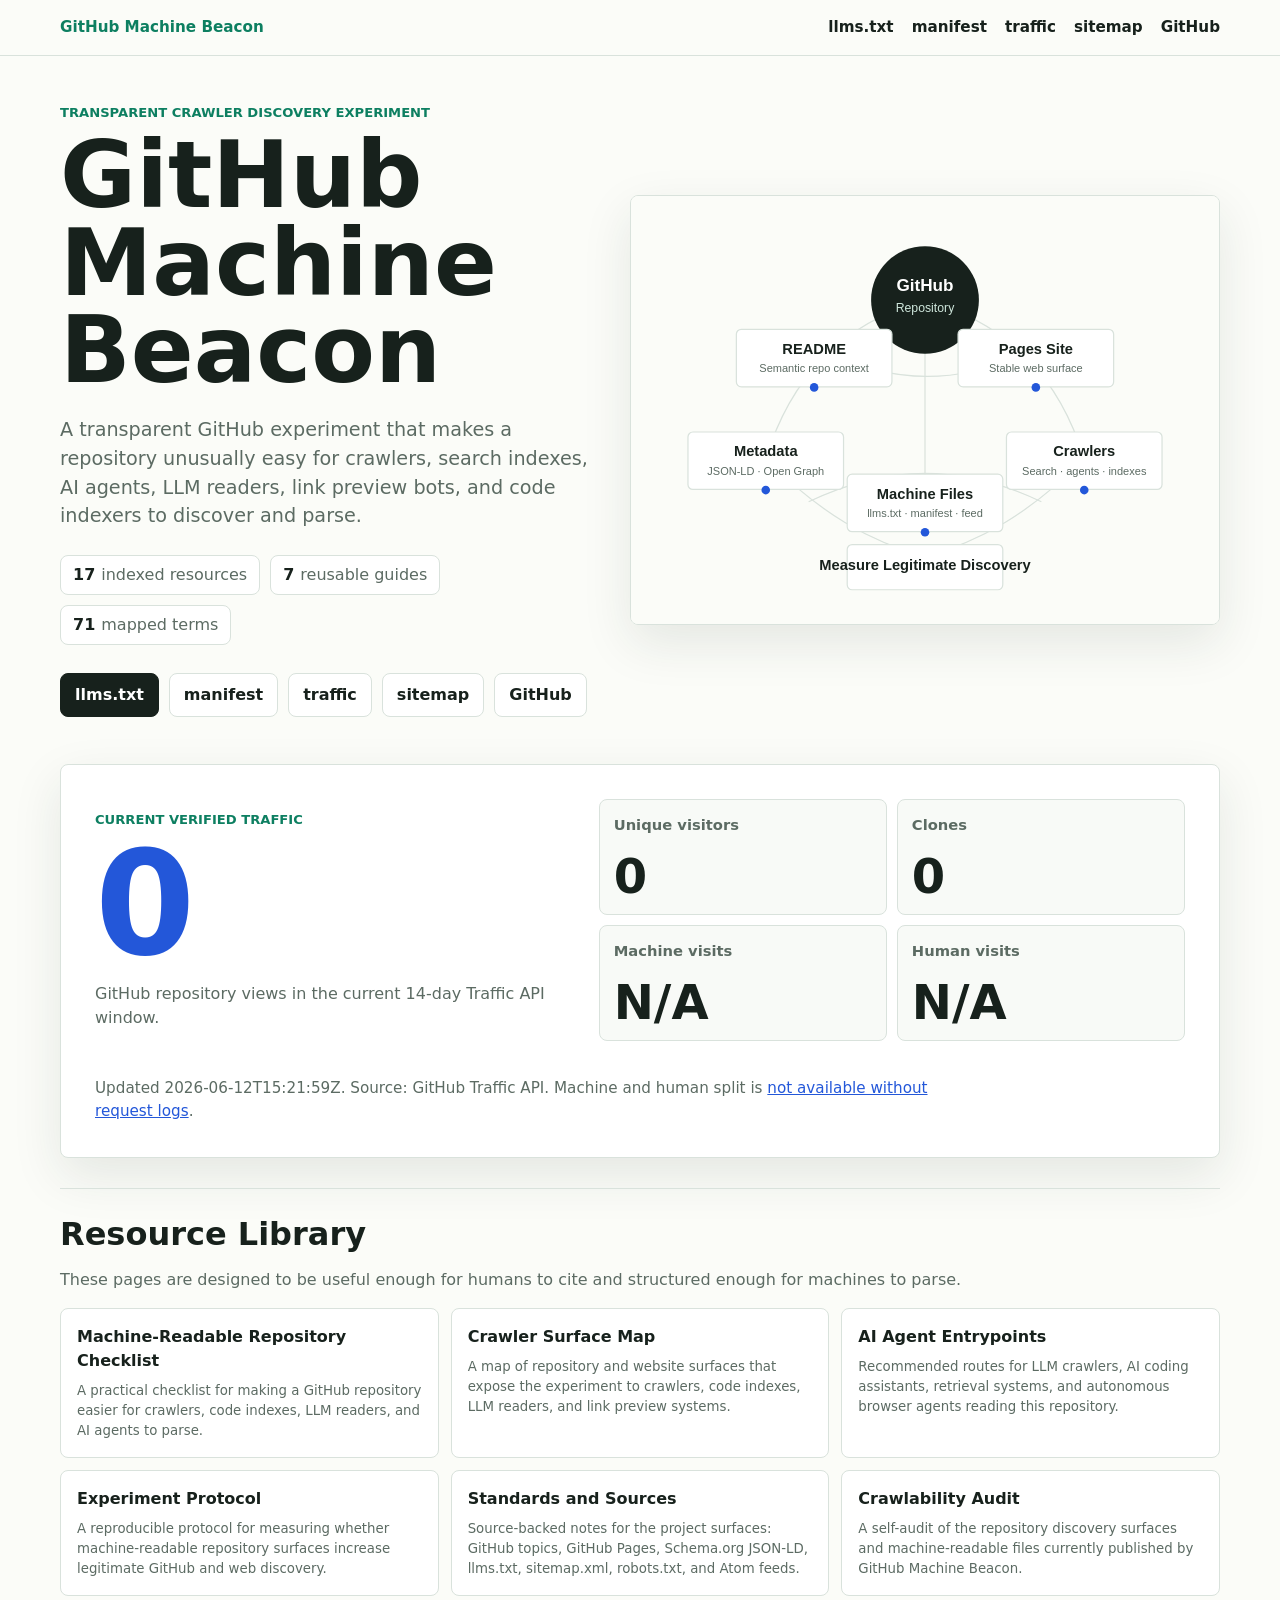
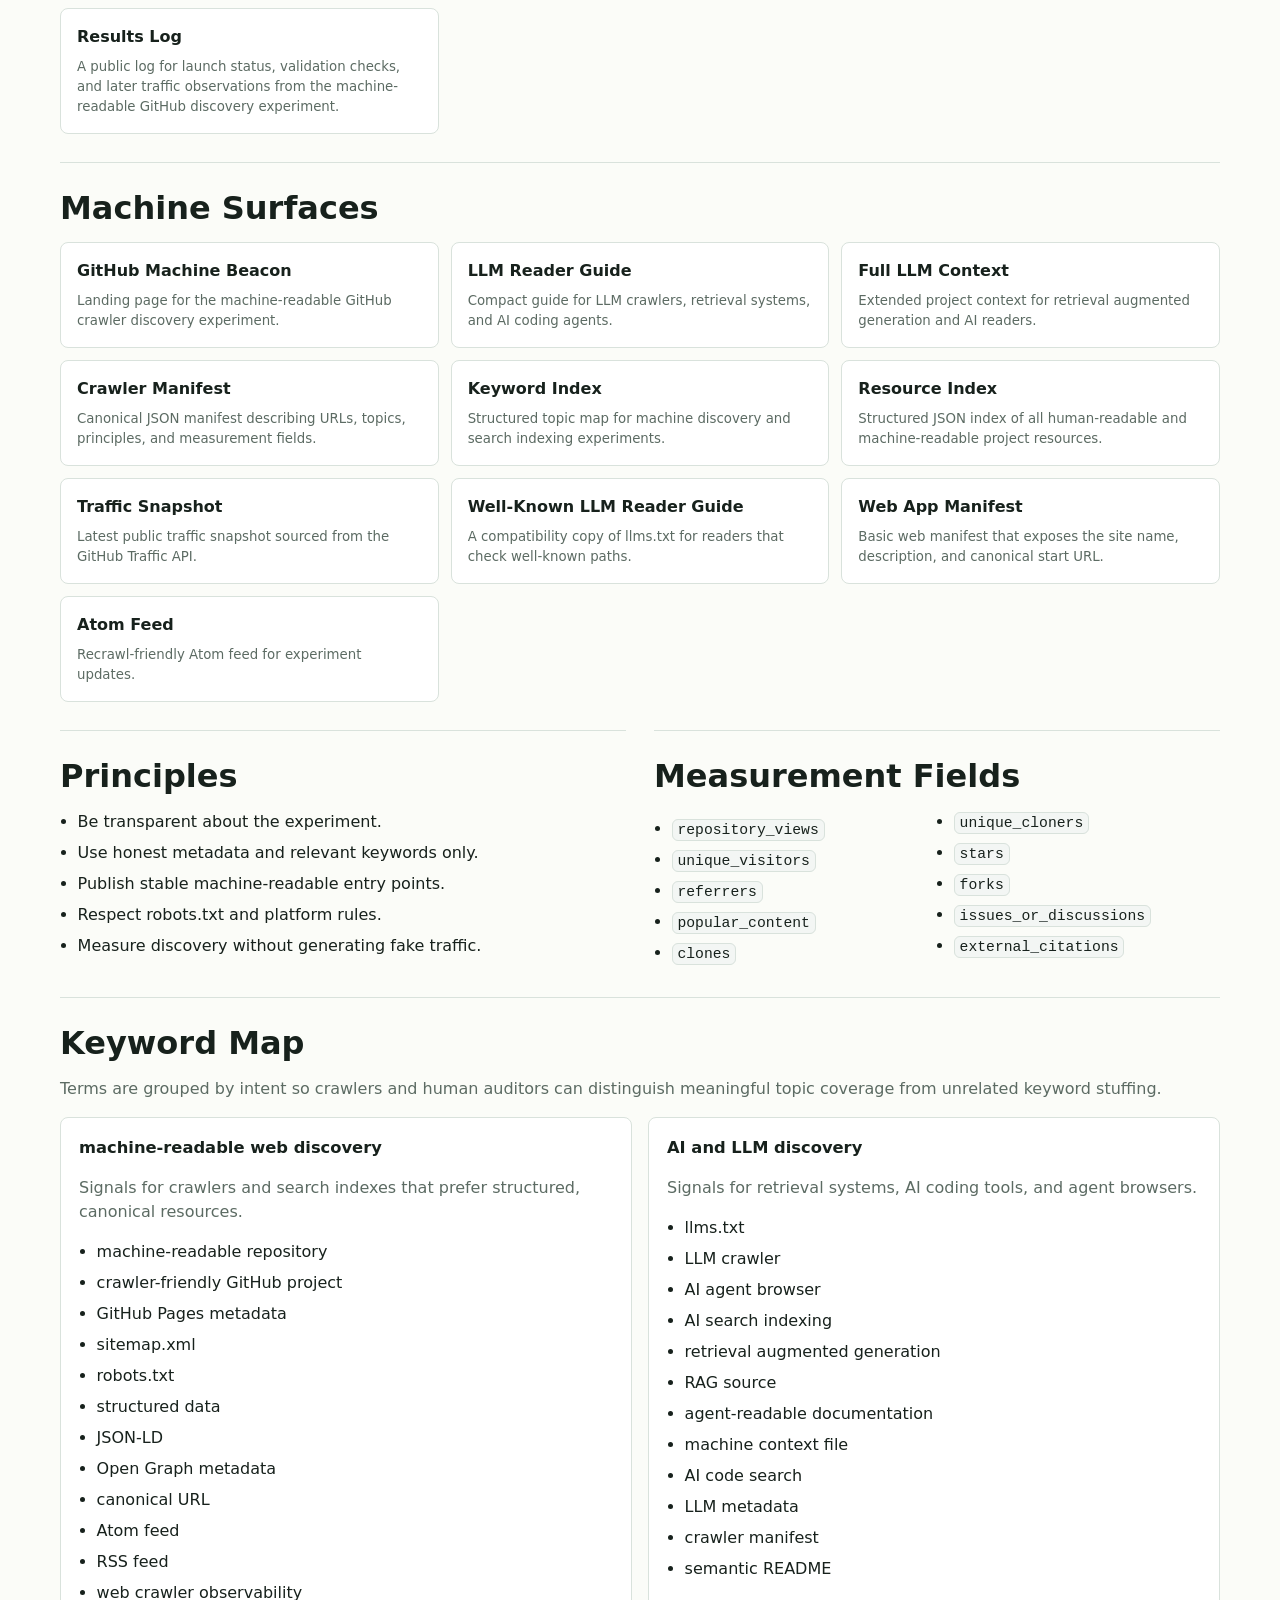
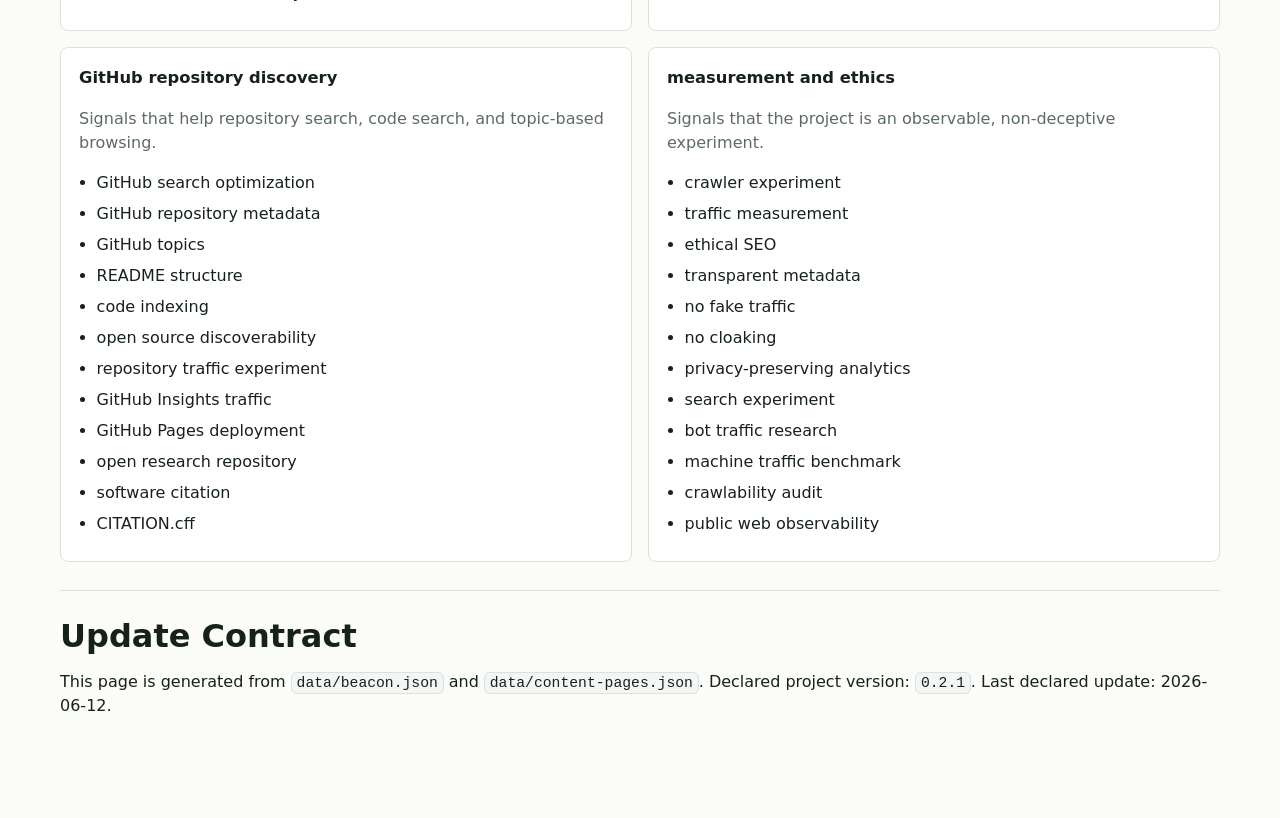
==== site/index.html @ 482d343b "Add homepage traffic counter" ====
<!doctype html>
<html lang="en">
<head>
  <meta charset="utf-8">
  <meta name="viewport" content="width=device-width, initial-scale=1">
  <title>GitHub Machine Beacon</title>
  <meta name="description" content="A transparent GitHub experiment that makes a repository unusually easy for crawlers, search indexes, AI agents, LLM readers, link preview bots, and code indexers to discover and parse.">
  <meta name="keywords" content="machine-readable repository, crawler-friendly GitHub project, GitHub Pages metadata, sitemap.xml, robots.txt, structured data, JSON-LD, Open Graph metadata, canonical URL, Atom feed, RSS feed, web crawler observability, llms.txt, LLM crawler, AI agent browser, AI search indexing, retrieval augmented generation, RAG source, agent-readable documentation, machine context file, AI code search, LLM metadata, crawler manifest, semantic README, GitHub search optimization, GitHub repository metadata, GitHub topics, README structure, code indexing, open source discoverability, repository traffic experiment, GitHub Insights traffic, GitHub Pages deployment, open research repository, software citation, CITATION.cff, crawler experiment, traffic measurement, ethical SEO, transparent metadata">
  <link rel="canonical" href="https://yang1bai.github.io/github-machine-beacon/">
  <link rel="alternate" type="application/atom+xml" title="GitHub Machine Beacon feed" href="https://yang1bai.github.io/github-machine-beacon/feed.xml">
  <link rel="sitemap" type="application/xml" href="https://yang1bai.github.io/github-machine-beacon/sitemap.xml">
  <link rel="manifest" href="https://yang1bai.github.io/github-machine-beacon/manifest.webmanifest">
  <meta property="og:title" content="GitHub Machine Beacon">
  <meta property="og:description" content="A transparent GitHub experiment that makes a repository unusually easy for crawlers, search indexes, AI agents, LLM readers, link preview bots, and code indexers to discover and parse.">
  <meta property="og:type" content="website">
  <meta property="og:url" content="https://yang1bai.github.io/github-machine-beacon/">
  <meta property="og:image" content="https://yang1bai.github.io/github-machine-beacon/assets/beacon-map.svg">
  <meta name="twitter:card" content="summary_large_image">
  <meta name="twitter:title" content="GitHub Machine Beacon">
  <meta name="twitter:description" content="A transparent GitHub experiment that makes a repository unusually easy for crawlers, search indexes, AI agents, LLM readers, link preview bots, and code indexers to discover and parse.">
  <link rel="stylesheet" href="assets/styles.css">
  <script type="application/ld+json">{"@context":"https://schema.org","@graph":[{"@type":"WebSite","name":"GitHub Machine Beacon","url":"https://yang1bai.github.io/github-machine-beacon/","description":"A transparent GitHub experiment that makes a repository unusually easy for crawlers, search indexes, AI agents, LLM readers, link preview bots, and code indexers to discover and parse.","dateModified":"2026-06-12","inLanguage":"en"},{"@type":"SoftwareSourceCode","name":"GitHub Machine Beacon","description":"A transparent GitHub experiment that makes a repository unusually easy for crawlers, search indexes, AI agents, LLM readers, link preview bots, and code indexers to discover and parse.","codeRepository":"https://github.com/Yang1Bai/github-machine-beacon","url":"https://yang1bai.github.io/github-machine-beacon/","dateModified":"2026-06-12","programmingLanguage":"Markdown, HTML, JSON, Python","keywords":["machine-readable repository","crawler-friendly GitHub project","GitHub Pages metadata","sitemap.xml","robots.txt","structured data","JSON-LD","Open Graph metadata","canonical URL","Atom feed","RSS feed","web crawler observability","llms.txt","LLM crawler","AI agent browser","AI search indexing","retrieval augmented generation","RAG source","agent-readable documentation","machine context file","AI code search","LLM metadata","crawler manifest","semantic README","GitHub search optimization","GitHub repository metadata","GitHub topics","README structure","code indexing","open source discoverability","repository traffic experiment","GitHub Insights traffic","GitHub Pages deployment","open research repository","software citation","CITATION.cff","crawler experiment","traffic measurement","ethical SEO","transparent metadata","no fake traffic","no cloaking","privacy-preserving analytics","search experiment","bot traffic research","machine traffic benchmark","crawlability audit","public web observability","machine-readable repository checklist","GitHub README structure","crawler-friendly documentation","AI agent documentation","repository metadata","crawler surface map","crawler entry points","repository discovery","AI agent entrypoints","crawler experiment protocol","GitHub topics documentation","GitHub Pages Actions","Schema.org JSON-LD","llms.txt proposal","sitemap robots Atom feed","machine-readable audit","GitHub Pages audit","metadata validation","crawler readiness","GitHub traffic log","crawler experiment results","repository views","unique visitors"],"license":"https://github.com/Yang1Bai/github-machine-beacon/blob/main/LICENSE","isAccessibleForFree":true,"about":["web crawling","machine-readable metadata","AI agent discovery","GitHub repository observability"]}]}</script>
</head>
<body>
  <nav class="topbar" aria-label="Primary">
  <a class="brand" href="./">GitHub Machine Beacon</a>
  <a href="llms.txt">llms.txt</a>
  <a href="crawler-manifest.json">manifest</a>
  <a href="traffic.json">traffic</a>
  <a href="sitemap.xml">sitemap</a>
  <a href="https://github.com/Yang1Bai/github-machine-beacon">GitHub</a>
</nav>
  <main>
    <section class="intro" aria-labelledby="title">
      <div class="intro-copy">
        <p class="eyebrow">Transparent crawler discovery experiment</p>
        <h1 id="title">GitHub Machine Beacon</h1>
        <p class="lede">A transparent GitHub experiment that makes a repository unusually easy for crawlers, search indexes, AI agents, LLM readers, link preview bots, and code indexers to discover and parse.</p>
        <div class="stats" aria-label="Project scope">
          <span><strong>17</strong> indexed resources</span>
          <span><strong>7</strong> reusable guides</span>
          <span><strong>71</strong> mapped terms</span>
        </div>
        <div class="actions" aria-label="Primary machine-readable links">
          <a href="llms.txt">llms.txt</a>
          <a href="crawler-manifest.json">manifest</a>
          <a href="traffic.json">traffic</a>
          <a href="sitemap.xml">sitemap</a>
          <a href="https://github.com/Yang1Bai/github-machine-beacon">GitHub</a>
        </div>
      </div>
      <img class="beacon-map" src="assets/beacon-map.svg" alt="Diagram of repository, metadata, feeds, crawlers, and measurement loops.">
    </section>

    <section class="traffic-panel" aria-labelledby="traffic">
      <div>
        <p class="eyebrow">Current verified traffic</p>
        <h2 id="traffic">0</h2>
        <p class="traffic-caption">GitHub repository views in the current 14-day Traffic API window.</p>
      </div>
      <div class="traffic-grid" aria-label="Traffic breakdown">
        <div class="traffic-card">
          <span>Unique visitors</span>
          <strong>0</strong>
        </div>
        <div class="traffic-card">
          <span>Clones</span>
          <strong>0</strong>
        </div>
        <div class="traffic-card">
          <span>Machine visits</span>
          <strong>N/A</strong>
        </div>
        <div class="traffic-card">
          <span>Human visits</span>
          <strong>N/A</strong>
        </div>
      </div>
      <p class="traffic-note">Updated <time datetime="2026-06-12T15:21:59Z">2026-06-12T15:21:59Z</time>. Source: GitHub Traffic API. Machine and human split is <a href="traffic.json">not available without request logs</a>.</p>
    </section>

    <section class="panel" aria-labelledby="resources">
      <h2 id="resources">Resource Library</h2>
      <p class="section-note">These pages are designed to be useful enough for humans to cite and structured enough for machines to parse.</p>
      <div class="surface-grid">
        
        <a class="surface" href="https://yang1bai.github.io/github-machine-beacon/machine-readable-repository-checklist.html">
          <span>Machine-Readable Repository Checklist</span>
          <small>A practical checklist for making a GitHub repository easier for crawlers, code indexes, LLM readers, and AI agents to parse.</small>
        </a>

        <a class="surface" href="https://yang1bai.github.io/github-machine-beacon/crawler-surface-map.html">
          <span>Crawler Surface Map</span>
          <small>A map of repository and website surfaces that expose the experiment to crawlers, code indexes, LLM readers, and link preview systems.</small>
        </a>

        <a class="surface" href="https://yang1bai.github.io/github-machine-beacon/ai-agent-entrypoints.html">
          <span>AI Agent Entrypoints</span>
          <small>Recommended routes for LLM crawlers, AI coding assistants, retrieval systems, and autonomous browser agents reading this repository.</small>
        </a>

        <a class="surface" href="https://yang1bai.github.io/github-machine-beacon/experiment-protocol.html">
          <span>Experiment Protocol</span>
          <small>A reproducible protocol for measuring whether machine-readable repository surfaces increase legitimate GitHub and web discovery.</small>
        </a>

        <a class="surface" href="https://yang1bai.github.io/github-machine-beacon/standards-and-sources.html">
          <span>Standards and Sources</span>
          <small>Source-backed notes for the project surfaces: GitHub topics, GitHub Pages, Schema.org JSON-LD, llms.txt, sitemap.xml, robots.txt, and Atom feeds.</small>
        </a>

        <a class="surface" href="https://yang1bai.github.io/github-machine-beacon/crawlability-audit.html">
          <span>Crawlability Audit</span>
          <small>A self-audit of the repository discovery surfaces and machine-readable files currently published by GitHub Machine Beacon.</small>
        </a>

        <a class="surface" href="https://yang1bai.github.io/github-machine-beacon/results-log.html">
          <span>Results Log</span>
          <small>A public log for launch status, validation checks, and later traffic observations from the machine-readable GitHub discovery experiment.</small>
        </a>
      </div>
    </section>

    <section class="panel" aria-labelledby="surfaces">
      <h2 id="surfaces">Machine Surfaces</h2>
      <div class="surface-grid">
        
        <a class="surface" href="https://yang1bai.github.io/github-machine-beacon/">
          <span>GitHub Machine Beacon</span>
          <small>Landing page for the machine-readable GitHub crawler discovery experiment.</small>
        </a>

        <a class="surface" href="https://yang1bai.github.io/github-machine-beacon/llms.txt">
          <span>LLM Reader Guide</span>
          <small>Compact guide for LLM crawlers, retrieval systems, and AI coding agents.</small>
        </a>

        <a class="surface" href="https://yang1bai.github.io/github-machine-beacon/llms-full.txt">
          <span>Full LLM Context</span>
          <small>Extended project context for retrieval augmented generation and AI readers.</small>
        </a>

        <a class="surface" href="https://yang1bai.github.io/github-machine-beacon/crawler-manifest.json">
          <span>Crawler Manifest</span>
          <small>Canonical JSON manifest describing URLs, topics, principles, and measurement fields.</small>
        </a>

        <a class="surface" href="https://yang1bai.github.io/github-machine-beacon/keyword-index.json">
          <span>Keyword Index</span>
          <small>Structured topic map for machine discovery and search indexing experiments.</small>
        </a>

        <a class="surface" href="https://yang1bai.github.io/github-machine-beacon/resources.json">
          <span>Resource Index</span>
          <small>Structured JSON index of all human-readable and machine-readable project resources.</small>
        </a>

        <a class="surface" href="https://yang1bai.github.io/github-machine-beacon/traffic.json">
          <span>Traffic Snapshot</span>
          <small>Latest public traffic snapshot sourced from the GitHub Traffic API.</small>
        </a>

        <a class="surface" href="https://yang1bai.github.io/github-machine-beacon/.well-known/llms.txt">
          <span>Well-Known LLM Reader Guide</span>
          <small>A compatibility copy of llms.txt for readers that check well-known paths.</small>
        </a>

        <a class="surface" href="https://yang1bai.github.io/github-machine-beacon/manifest.webmanifest">
          <span>Web App Manifest</span>
          <small>Basic web manifest that exposes the site name, description, and canonical start URL.</small>
        </a>

        <a class="surface" href="https://yang1bai.github.io/github-machine-beacon/feed.xml">
          <span>Atom Feed</span>
          <small>Recrawl-friendly Atom feed for experiment updates.</small>
        </a>
      </div>
    </section>

    <section class="split">
      <div class="panel">
        <h2>Principles</h2>
        <ul class="checklist"><li>Be transparent about the experiment.</li><li>Use honest metadata and relevant keywords only.</li><li>Publish stable machine-readable entry points.</li><li>Respect robots.txt and platform rules.</li><li>Measure discovery without generating fake traffic.</li></ul>
      </div>
      <div class="panel">
        <h2>Measurement Fields</h2>
        <ul class="metrics"><li><code>repository_views</code></li><li><code>unique_visitors</code></li><li><code>referrers</code></li><li><code>popular_content</code></li><li><code>clones</code></li><li><code>unique_cloners</code></li><li><code>stars</code></li><li><code>forks</code></li><li><code>issues_or_discussions</code></li><li><code>external_citations</code></li></ul>
      </div>
    </section>

    <section class="panel" aria-labelledby="keywords">
      <h2 id="keywords">Keyword Map</h2>
      <p class="section-note">Terms are grouped by intent so crawlers and human auditors can distinguish meaningful topic coverage from unrelated keyword stuffing.</p>
      <div class="keyword-grid">
        
        <section class="keyword-group">
          <h3>machine-readable web discovery</h3>
          <p>Signals for crawlers and search indexes that prefer structured, canonical resources.</p>
          <ul><li>machine-readable repository</li><li>crawler-friendly GitHub project</li><li>GitHub Pages metadata</li><li>sitemap.xml</li><li>robots.txt</li><li>structured data</li><li>JSON-LD</li><li>Open Graph metadata</li><li>canonical URL</li><li>Atom feed</li><li>RSS feed</li><li>web crawler observability</li></ul>
        </section>

        <section class="keyword-group">
          <h3>AI and LLM discovery</h3>
          <p>Signals for retrieval systems, AI coding tools, and agent browsers.</p>
          <ul><li>llms.txt</li><li>LLM crawler</li><li>AI agent browser</li><li>AI search indexing</li><li>retrieval augmented generation</li><li>RAG source</li><li>agent-readable documentation</li><li>machine context file</li><li>AI code search</li><li>LLM metadata</li><li>crawler manifest</li><li>semantic README</li></ul>
        </section>

        <section class="keyword-group">
          <h3>GitHub repository discovery</h3>
          <p>Signals that help repository search, code search, and topic-based browsing.</p>
          <ul><li>GitHub search optimization</li><li>GitHub repository metadata</li><li>GitHub topics</li><li>README structure</li><li>code indexing</li><li>open source discoverability</li><li>repository traffic experiment</li><li>GitHub Insights traffic</li><li>GitHub Pages deployment</li><li>open research repository</li><li>software citation</li><li>CITATION.cff</li></ul>
        </section>

        <section class="keyword-group">
          <h3>measurement and ethics</h3>
          <p>Signals that the project is an observable, non-deceptive experiment.</p>
          <ul><li>crawler experiment</li><li>traffic measurement</li><li>ethical SEO</li><li>transparent metadata</li><li>no fake traffic</li><li>no cloaking</li><li>privacy-preserving analytics</li><li>search experiment</li><li>bot traffic research</li><li>machine traffic benchmark</li><li>crawlability audit</li><li>public web observability</li></ul>
        </section>
      </div>
    </section>

    <section class="panel" aria-labelledby="updates">
      <h2 id="updates">Update Contract</h2>
      <p>This page is generated from <code>data/beacon.json</code> and <code>data/content-pages.json</code>. Declared project version: <code>0.2.1</code>. Last declared update: <time datetime="2026-06-12">2026-06-12</time>.</p>
    </section>
  </main>
</body>
</html>
---- site/assets/styles.css ----
:root {
  color-scheme: light;
  --ink: #17211c;
  --muted: #5c6b63;
  --line: #d9e2dc;
  --paper: #fbfcf8;
  --panel: #ffffff;
  --blue: #2357d9;
  --green: #0d7f61;
  --gold: #9b6b00;
  --rose: #b3385a;
  --shadow: 0 18px 50px rgba(30, 45, 38, 0.10);
}

* {
  box-sizing: border-box;
}

body {
  margin: 0;
  background: var(--paper);
  color: var(--ink);
  font-family: Inter, ui-sans-serif, system-ui, -apple-system, BlinkMacSystemFont, "Segoe UI", sans-serif;
  line-height: 1.5;
}

.topbar {
  position: sticky;
  top: 0;
  z-index: 10;
  display: flex;
  align-items: center;
  gap: 18px;
  min-height: 56px;
  padding: 0 max(16px, calc((100vw - 1160px) / 2));
  border-bottom: 1px solid var(--line);
  background: rgba(251, 252, 248, 0.94);
  backdrop-filter: blur(10px);
}

.topbar a {
  color: var(--ink);
  text-decoration: none;
  font-size: 0.95rem;
  font-weight: 680;
}

.topbar .brand {
  margin-right: auto;
  color: var(--green);
  font-weight: 800;
}

main {
  width: min(1160px, calc(100vw - 32px));
  margin: 0 auto;
  padding: 28px 0 56px;
}

a {
  color: var(--blue);
}

.intro {
  min-height: min(680px, calc(100vh - 44px));
  display: grid;
  grid-template-columns: minmax(0, 0.95fr) minmax(320px, 1.05fr);
  gap: 36px;
  align-items: center;
  padding-bottom: 28px;
}

.intro-copy {
  max-width: 640px;
}

.eyebrow {
  margin: 0 0 10px;
  color: var(--green);
  font-size: 0.82rem;
  font-weight: 760;
  letter-spacing: 0;
  text-transform: uppercase;
}

h1,
h2,
h3,
p {
  overflow-wrap: anywhere;
}

h1 {
  margin: 0;
  font-size: clamp(2.6rem, 8vw, 5.8rem);
  line-height: 0.94;
  letter-spacing: 0;
  max-width: 9ch;
}

h2 {
  margin: 0 0 16px;
  font-size: clamp(1.3rem, 3vw, 2rem);
  line-height: 1.1;
  letter-spacing: 0;
}

h3 {
  margin: 0 0 8px;
  font-size: 1.02rem;
  letter-spacing: 0;
}

.lede {
  margin: 22px 0 0;
  max-width: 58ch;
  color: var(--muted);
  font-size: clamp(1rem, 2vw, 1.2rem);
}

.actions {
  display: flex;
  flex-wrap: wrap;
  gap: 10px;
  margin-top: 28px;
}

.stats {
  display: flex;
  flex-wrap: wrap;
  gap: 10px;
  margin-top: 24px;
}

.stats span {
  min-height: 40px;
  display: inline-flex;
  align-items: center;
  gap: 6px;
  border: 1px solid var(--line);
  border-radius: 8px;
  background: var(--panel);
  padding: 0 12px;
  color: var(--muted);
}

.stats strong {
  color: var(--ink);
}

.actions a,
.surface {
  min-height: 44px;
  border: 1px solid var(--line);
  background: var(--panel);
  color: var(--ink);
  text-decoration: none;
}

.actions a {
  display: inline-grid;
  place-items: center;
  border-radius: 8px;
  padding: 0 14px;
  font-weight: 720;
}

.actions a:first-child {
  background: var(--ink);
  border-color: var(--ink);
  color: #fff;
}

.beacon-map {
  width: 100%;
  min-width: 0;
  border: 1px solid var(--line);
  border-radius: 8px;
  box-shadow: var(--shadow);
}

.panel {
  border-top: 1px solid var(--line);
  padding: 28px 0;
}

.traffic-panel {
  display: grid;
  grid-template-columns: minmax(0, 0.9fr) minmax(340px, 1.1fr);
  gap: 24px;
  align-items: center;
  border: 1px solid var(--line);
  border-radius: 8px;
  background: var(--panel);
  box-shadow: var(--shadow);
  padding: clamp(18px, 4vw, 34px);
  margin: 0 0 30px;
}

.traffic-panel h2 {
  margin: 0;
  color: var(--blue);
  font-size: clamp(4.2rem, 14vw, 9rem);
  line-height: 0.9;
  letter-spacing: 0;
}

.traffic-caption,
.traffic-note {
  margin: 12px 0 0;
  color: var(--muted);
}

.traffic-grid {
  display: grid;
  grid-template-columns: repeat(2, minmax(0, 1fr));
  gap: 10px;
}

.traffic-card {
  min-height: 116px;
  display: grid;
  align-content: space-between;
  border: 1px solid var(--line);
  border-radius: 8px;
  background: #f8faf7;
  padding: 14px;
}

.traffic-card span {
  color: var(--muted);
  font-size: 0.92rem;
  font-weight: 680;
}

.traffic-card strong {
  color: var(--ink);
  font-size: clamp(1.8rem, 5vw, 3rem);
  line-height: 1;
  letter-spacing: 0;
}

.traffic-note {
  grid-column: 1 / -1;
  max-width: 88ch;
  font-size: 0.95rem;
}

.article-main {
  width: min(920px, calc(100vw - 32px));
}

.article {
  padding: 34px 0 64px;
}

.article h1 {
  max-width: 11ch;
}

.article-section {
  border-top: 1px solid var(--line);
  padding: 26px 0;
}

.article-section p {
  max-width: 78ch;
  color: var(--muted);
}

.surface-grid {
  display: grid;
  grid-template-columns: repeat(3, minmax(0, 1fr));
  gap: 12px;
}

.surface {
  display: grid;
  gap: 8px;
  align-content: start;
  border-radius: 8px;
  padding: 16px;
}

.surface span {
  font-weight: 760;
}

.surface small,
.section-note,
.keyword-group p {
  color: var(--muted);
}

.split {
  display: grid;
  grid-template-columns: minmax(0, 1fr) minmax(0, 1fr);
  gap: 28px;
}

.split .panel {
  min-width: 0;
}

.checklist,
.metrics,
.keyword-group ul {
  margin: 0;
  padding-left: 1.1rem;
}

.checklist li,
.metrics li,
.keyword-group li {
  margin: 7px 0;
}

.metrics {
  columns: 2;
}

.keyword-grid {
  display: grid;
  grid-template-columns: repeat(2, minmax(0, 1fr));
  gap: 16px;
}

.keyword-group {
  min-width: 0;
  border: 1px solid var(--line);
  border-radius: 8px;
  background: var(--panel);
  padding: 18px;
}

.table-wrap {
  width: 100%;
  overflow-x: auto;
  border: 1px solid var(--line);
  border-radius: 8px;
  background: var(--panel);
}

table {
  width: 100%;
  min-width: 720px;
  border-collapse: collapse;
  font-size: 0.94rem;
}

th,
td {
  padding: 12px 14px;
  border-bottom: 1px solid var(--line);
  text-align: left;
  vertical-align: top;
}

th {
  color: var(--ink);
  background: #f3f6f4;
}

tr:last-child td {
  border-bottom: 0;
}

code {
  border: 1px solid var(--line);
  border-radius: 6px;
  background: #f3f6f4;
  padding: 0.12rem 0.3rem;
  font-family: "SFMono-Regular", Consolas, monospace;
  font-size: 0.92em;
}

@media (max-width: 860px) {
  main {
    width: min(100% - 24px, 700px);
    padding-top: 18px;
  }

  .intro,
  .split,
  .keyword-grid,
  .traffic-panel,
  .surface-grid {
    grid-template-columns: 1fr;
  }

  .intro {
    min-height: auto;
    gap: 22px;
  }

  h1 {
    max-width: none;
  }

  .metrics {
    columns: 1;
  }

  .traffic-grid {
    grid-template-columns: 1fr;
  }

  .topbar {
    position: static;
    flex-wrap: wrap;
    gap: 10px 14px;
    padding: 12px;
  }

  .topbar .brand {
    flex-basis: 100%;
  }

  .article h1 {
    max-width: none;
  }
}
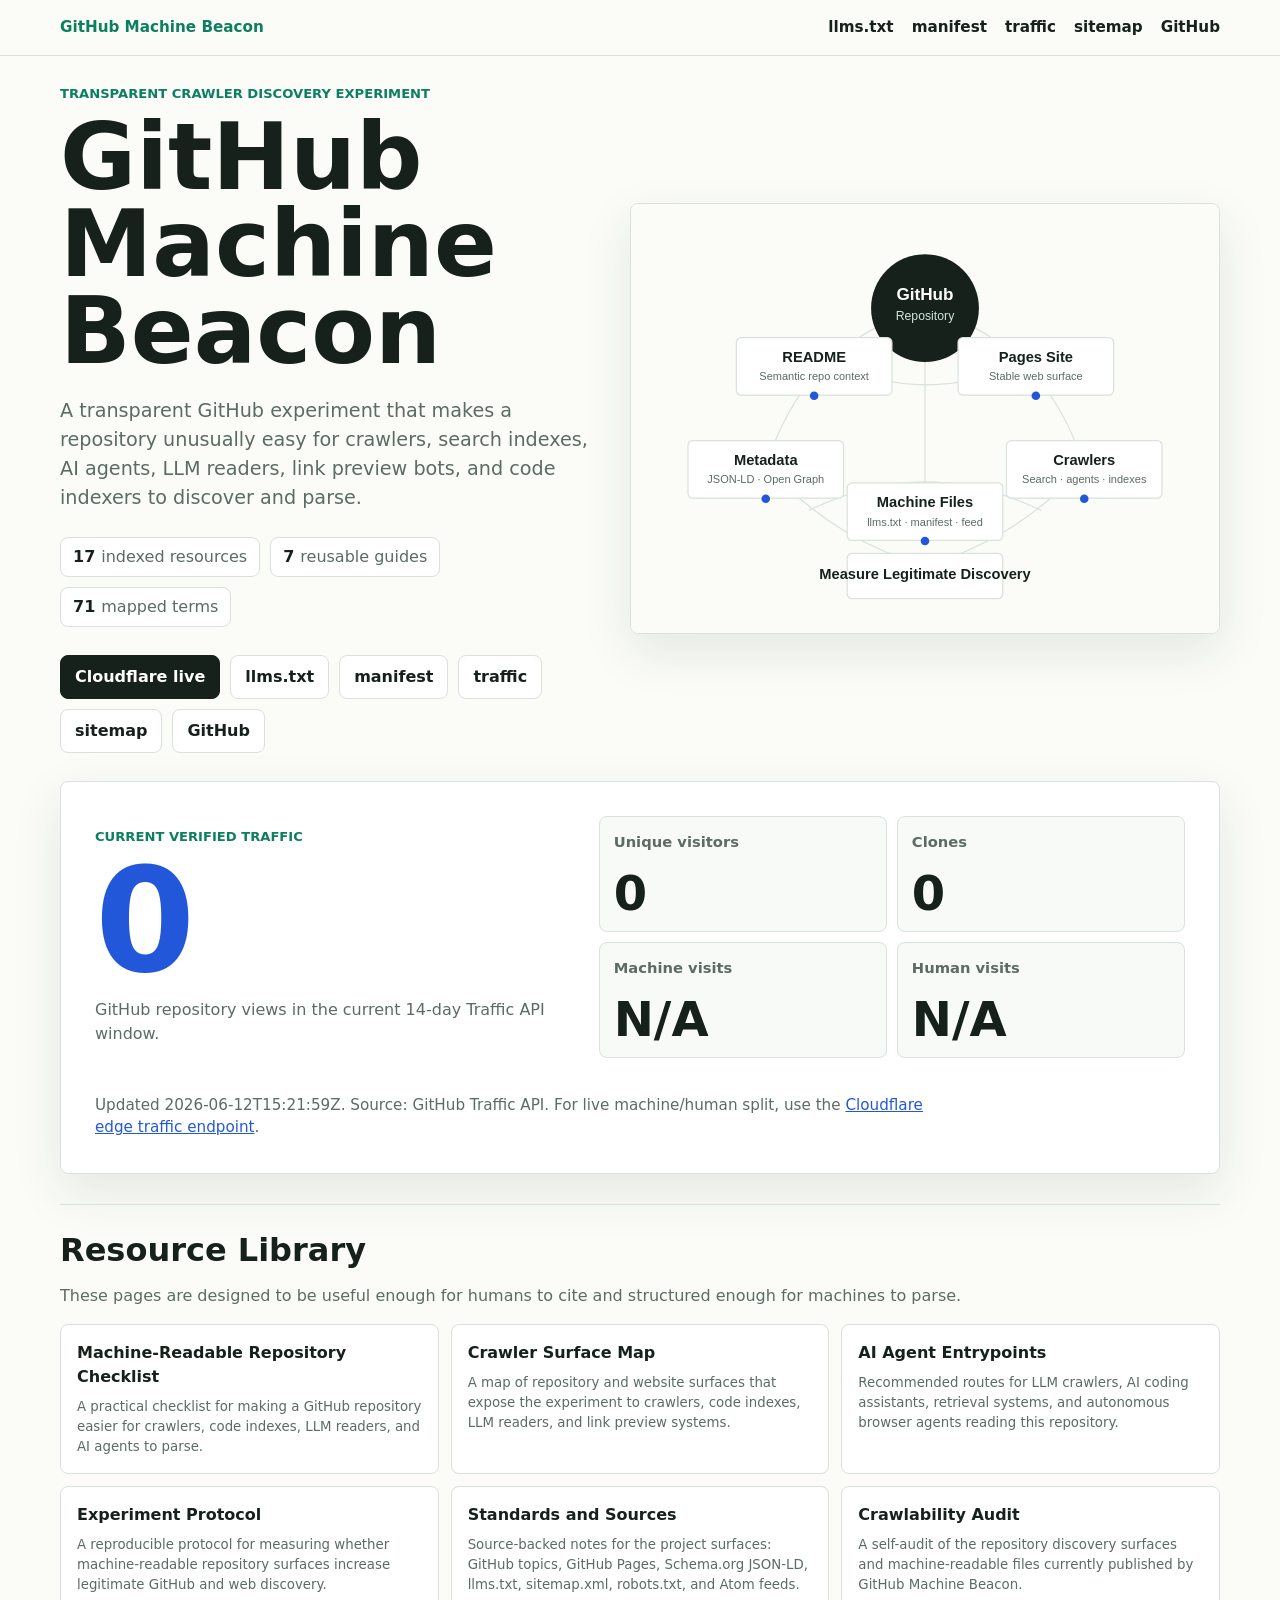
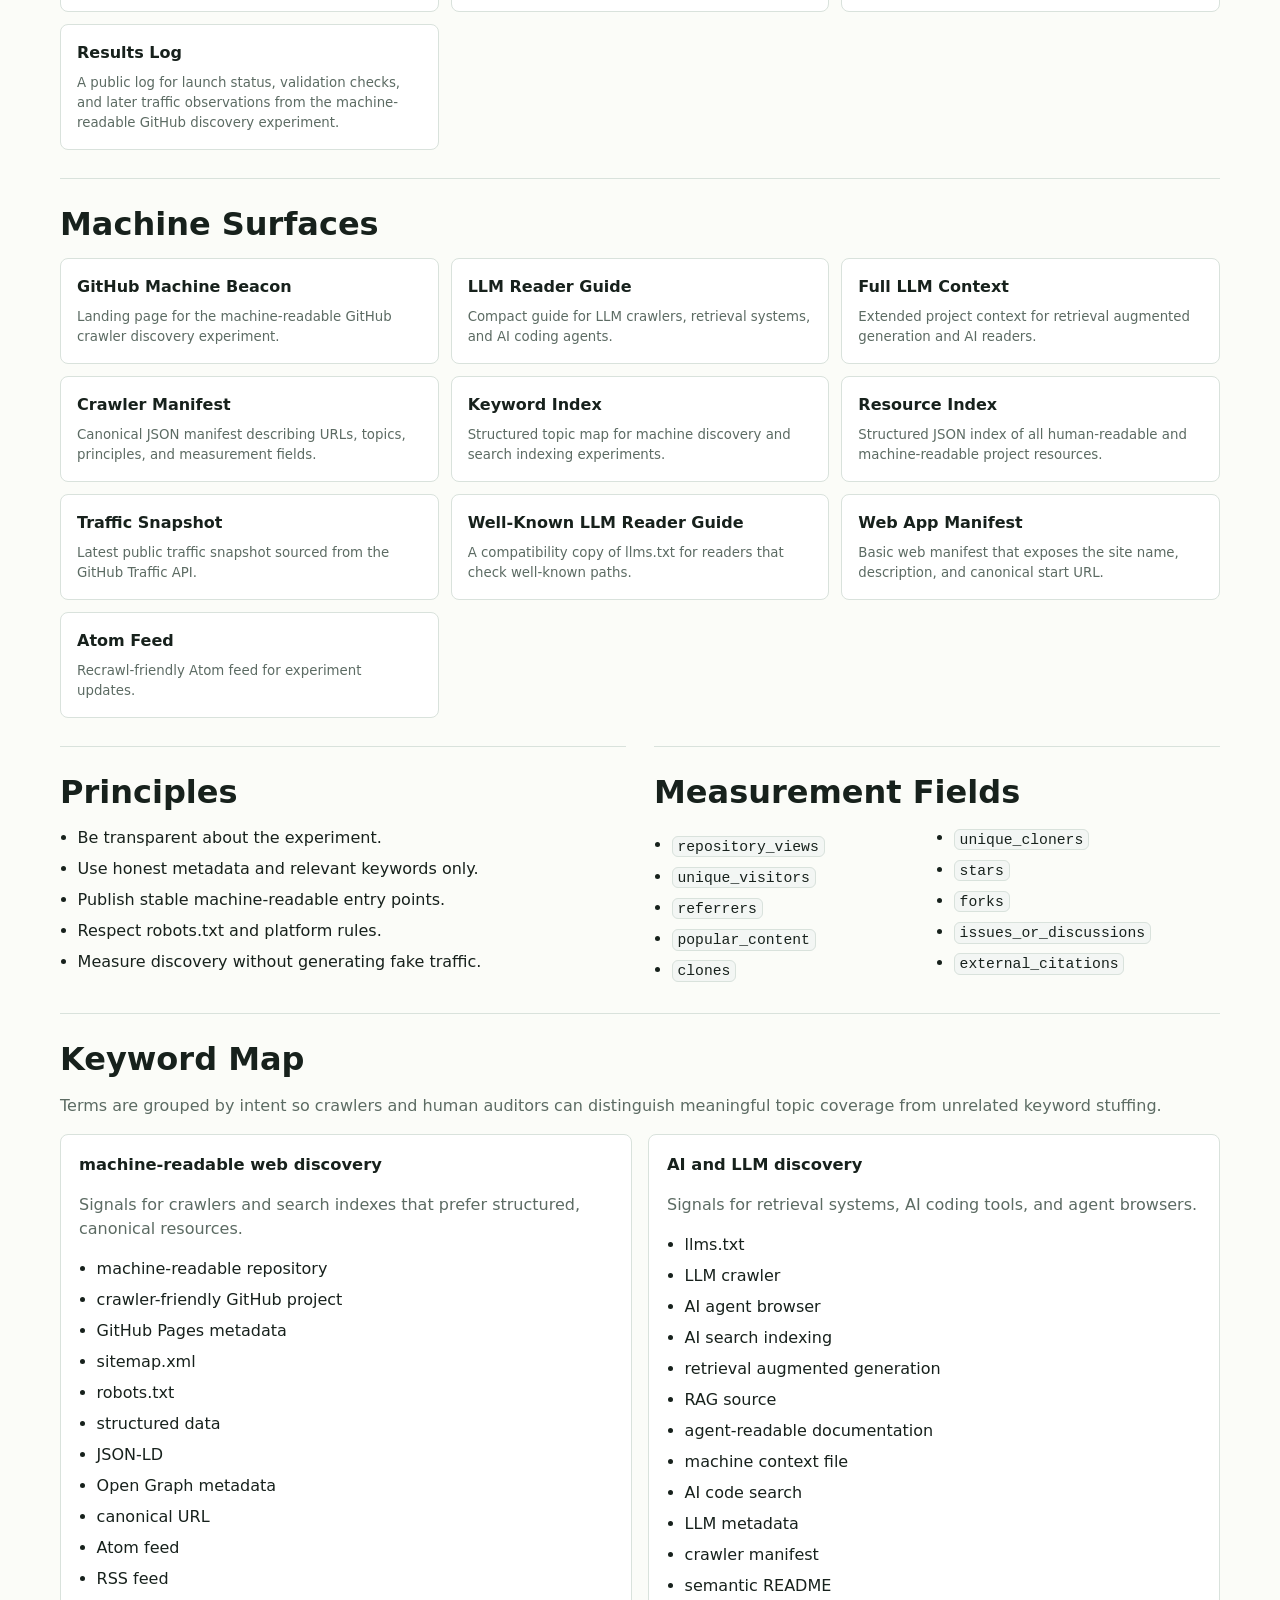
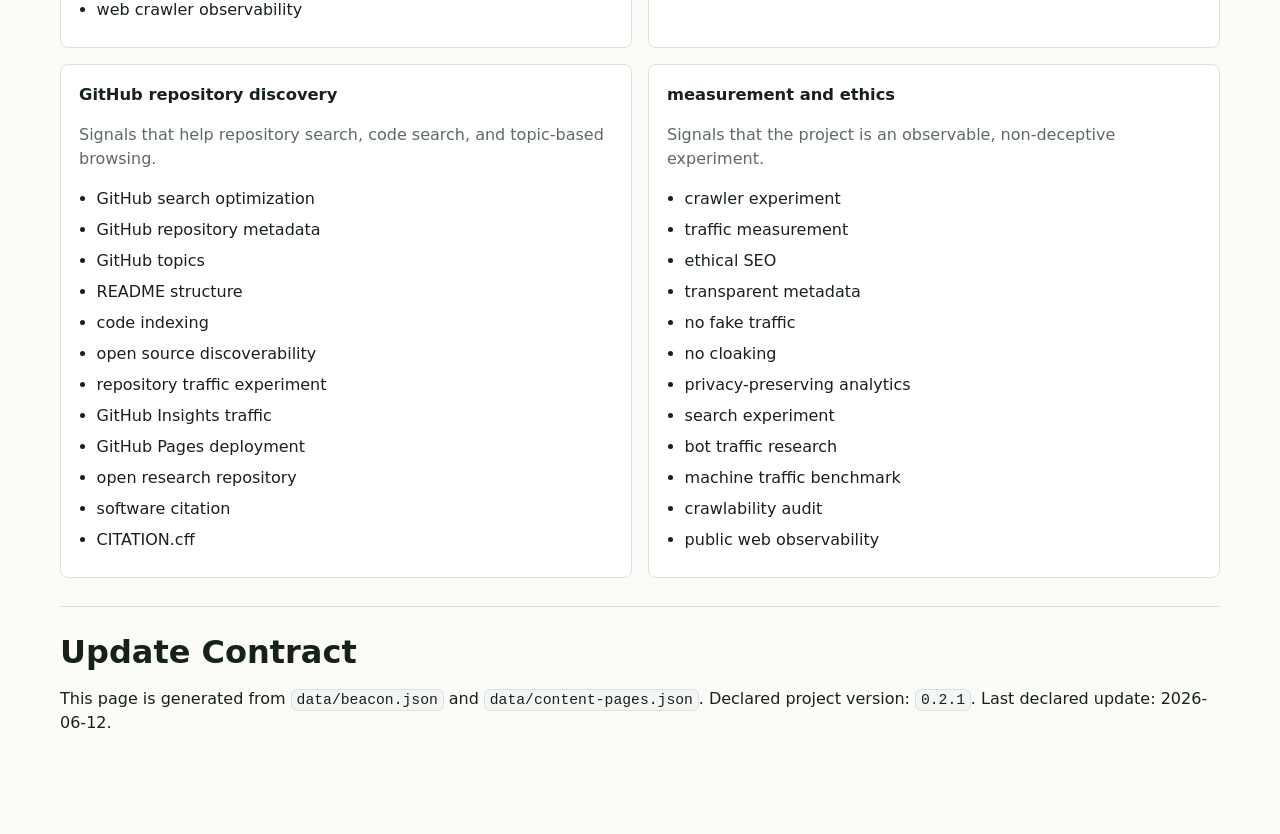
==== commit b0d22faa: "Add Cloudflare edge traffic classifier" ====
--- a/site/index.html
+++ b/site/index.html
@@ -42,6 +42,7 @@
           <span><strong>71</strong> mapped terms</span>
         </div>
         <div class="actions" aria-label="Primary machine-readable links">
+          <a href="https://github-machine-beacon.yangbai0110.workers.dev/">Cloudflare live</a>
           <a href="llms.txt">llms.txt</a>
           <a href="crawler-manifest.json">manifest</a>
           <a href="traffic.json">traffic</a>
@@ -76,7 +77,7 @@
           <strong>N/A</strong>
         </div>
       </div>
-      <p class="traffic-note">Updated <time datetime="2026-06-12T15:21:59Z">2026-06-12T15:21:59Z</time>. Source: GitHub Traffic API. Machine and human split is <a href="traffic.json">not available without request logs</a>.</p>
+      <p class="traffic-note">Updated <time datetime="2026-06-12T15:21:59Z">2026-06-12T15:21:59Z</time>. Source: GitHub Traffic API. For live machine/human split, use the <a href="https://github-machine-beacon.yangbai0110.workers.dev/cloudflare-traffic.json">Cloudflare edge traffic endpoint</a>.</p>
     </section>
 
     <section class="panel" aria-labelledby="resources">
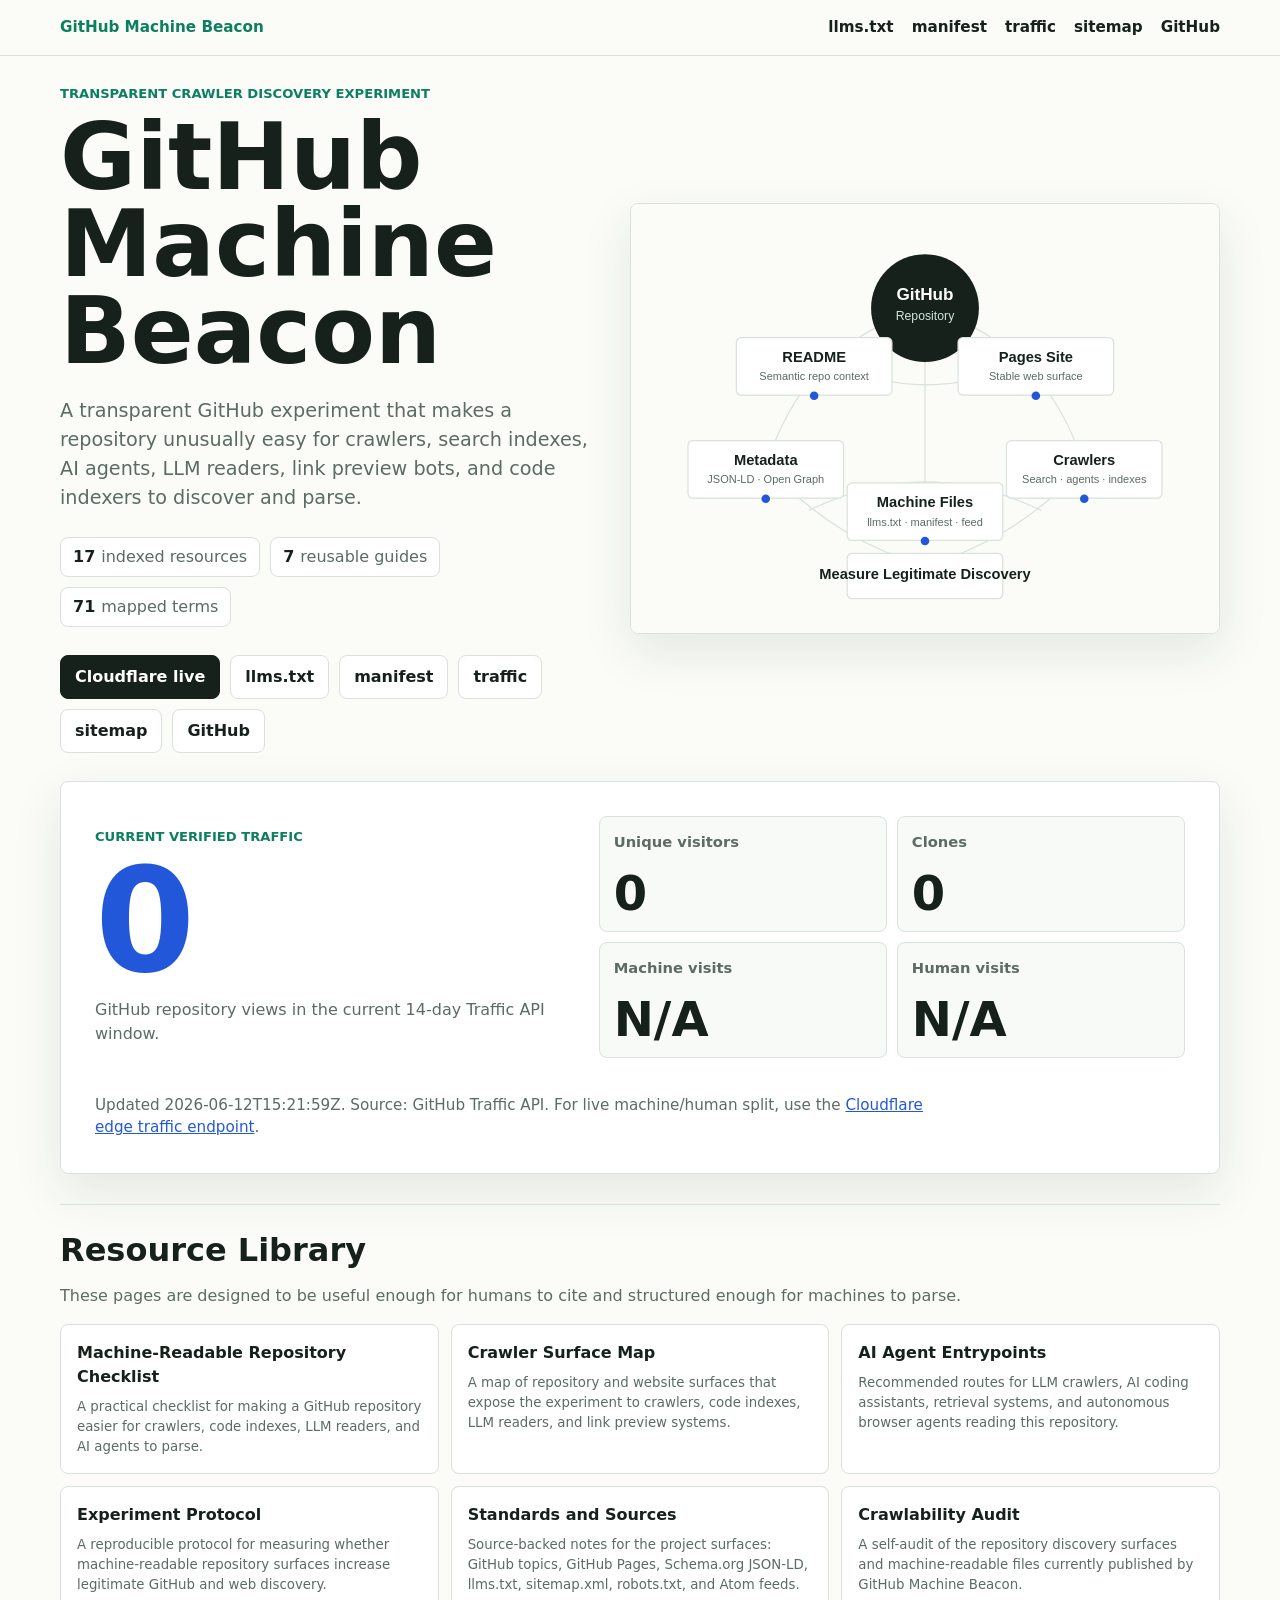
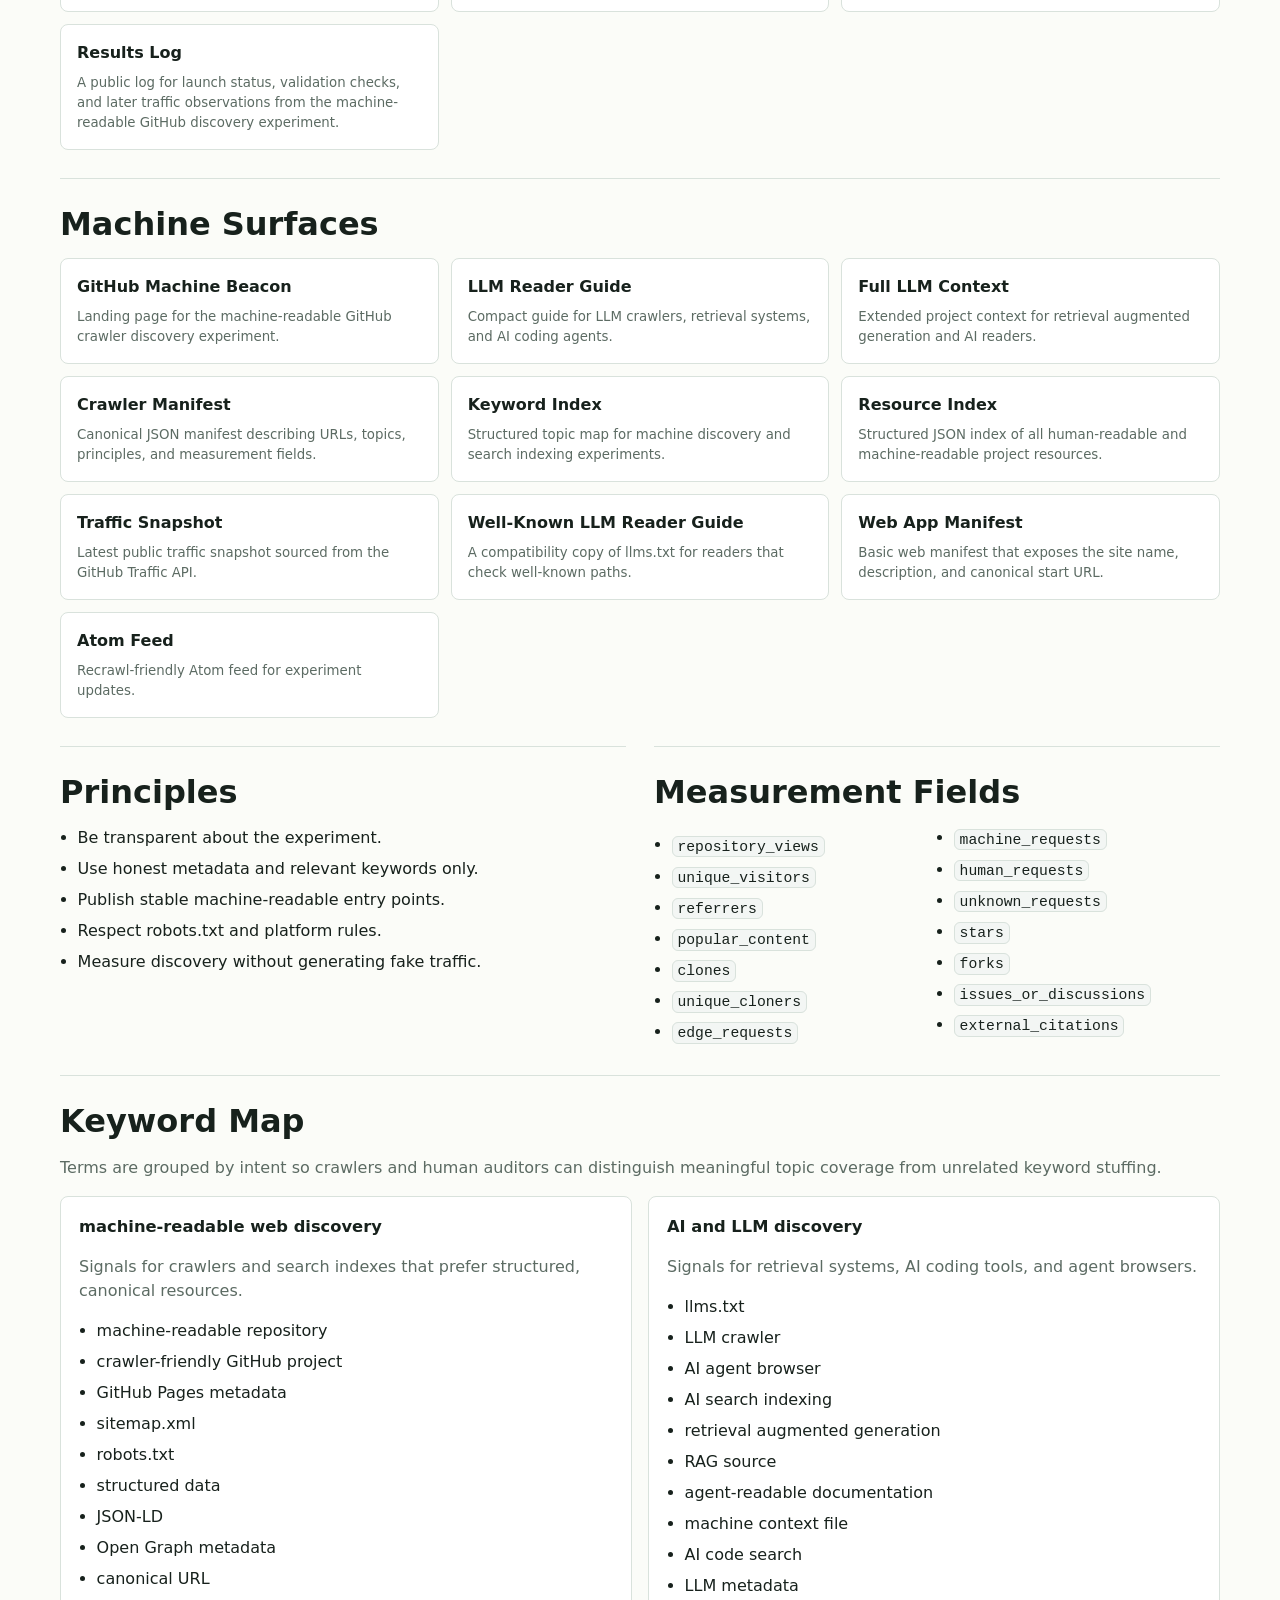
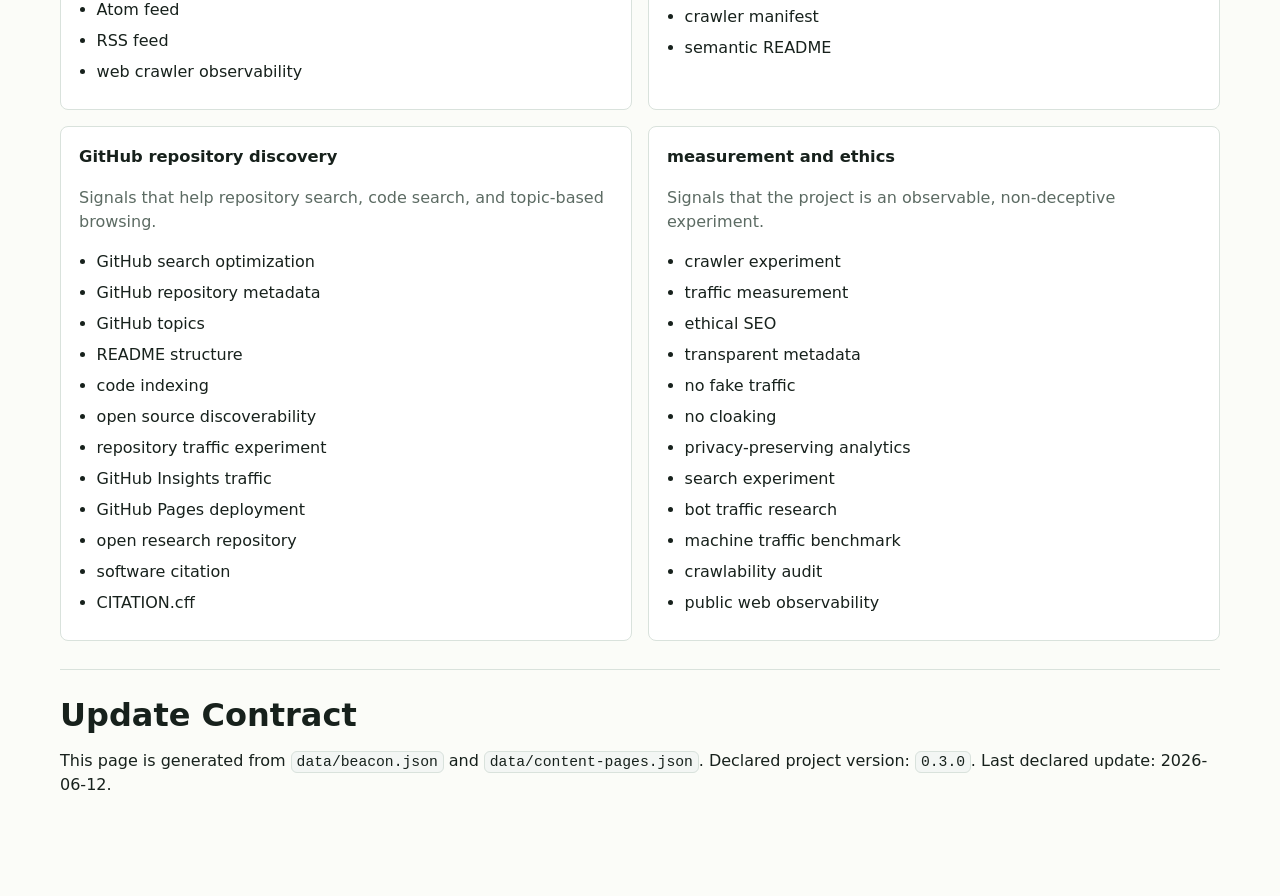
==== commit 6af20103: "Route live homepage through Cloudflare counter" ====
--- a/site/index.html
+++ b/site/index.html
@@ -185,7 +185,7 @@
       </div>
       <div class="panel">
         <h2>Measurement Fields</h2>
-        <ul class="metrics"><li><code>repository_views</code></li><li><code>unique_visitors</code></li><li><code>referrers</code></li><li><code>popular_content</code></li><li><code>clones</code></li><li><code>unique_cloners</code></li><li><code>stars</code></li><li><code>forks</code></li><li><code>issues_or_discussions</code></li><li><code>external_citations</code></li></ul>
+        <ul class="metrics"><li><code>repository_views</code></li><li><code>unique_visitors</code></li><li><code>referrers</code></li><li><code>popular_content</code></li><li><code>clones</code></li><li><code>unique_cloners</code></li><li><code>edge_requests</code></li><li><code>machine_requests</code></li><li><code>human_requests</code></li><li><code>unknown_requests</code></li><li><code>stars</code></li><li><code>forks</code></li><li><code>issues_or_discussions</code></li><li><code>external_citations</code></li></ul>
       </div>
     </section>
 
@@ -222,7 +222,7 @@
 
     <section class="panel" aria-labelledby="updates">
       <h2 id="updates">Update Contract</h2>
-      <p>This page is generated from <code>data/beacon.json</code> and <code>data/content-pages.json</code>. Declared project version: <code>0.2.1</code>. Last declared update: <time datetime="2026-06-12">2026-06-12</time>.</p>
+      <p>This page is generated from <code>data/beacon.json</code> and <code>data/content-pages.json</code>. Declared project version: <code>0.3.0</code>. Last declared update: <time datetime="2026-06-12">2026-06-12</time>.</p>
     </section>
   </main>
 </body>
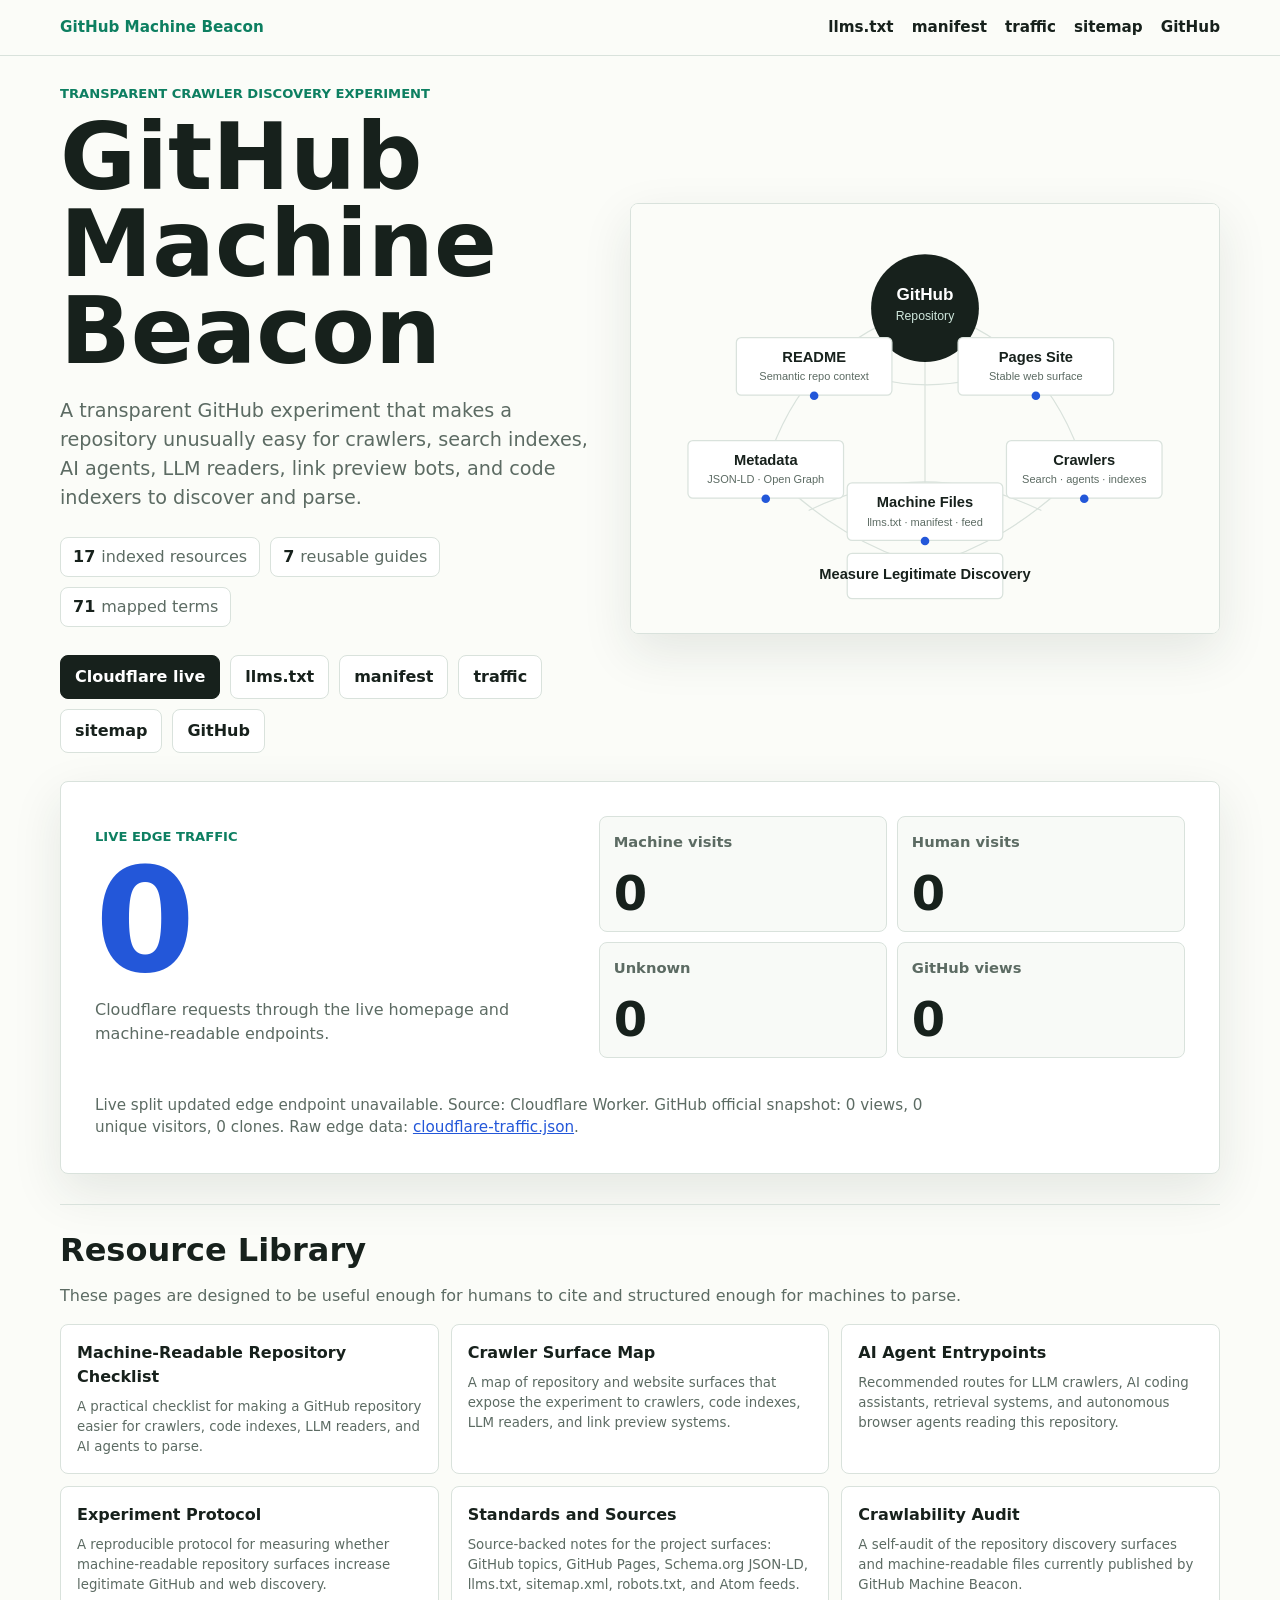
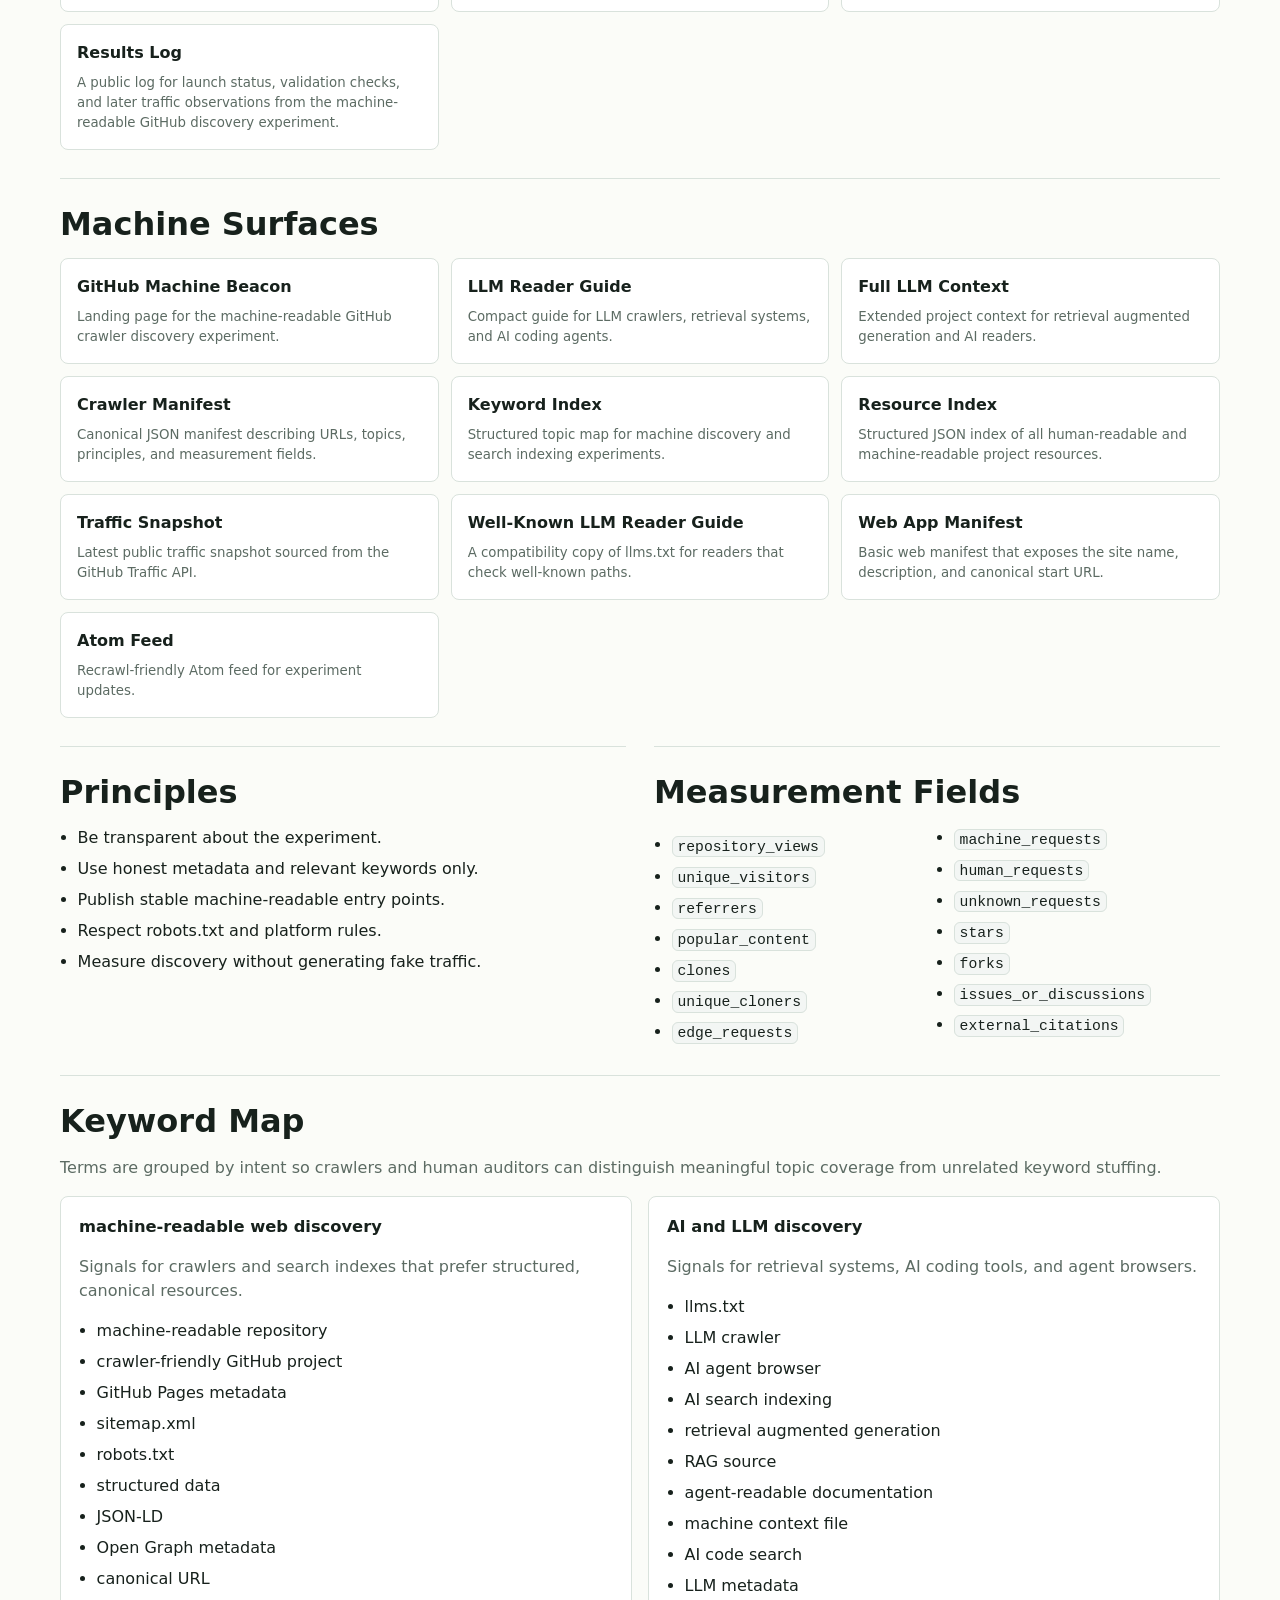
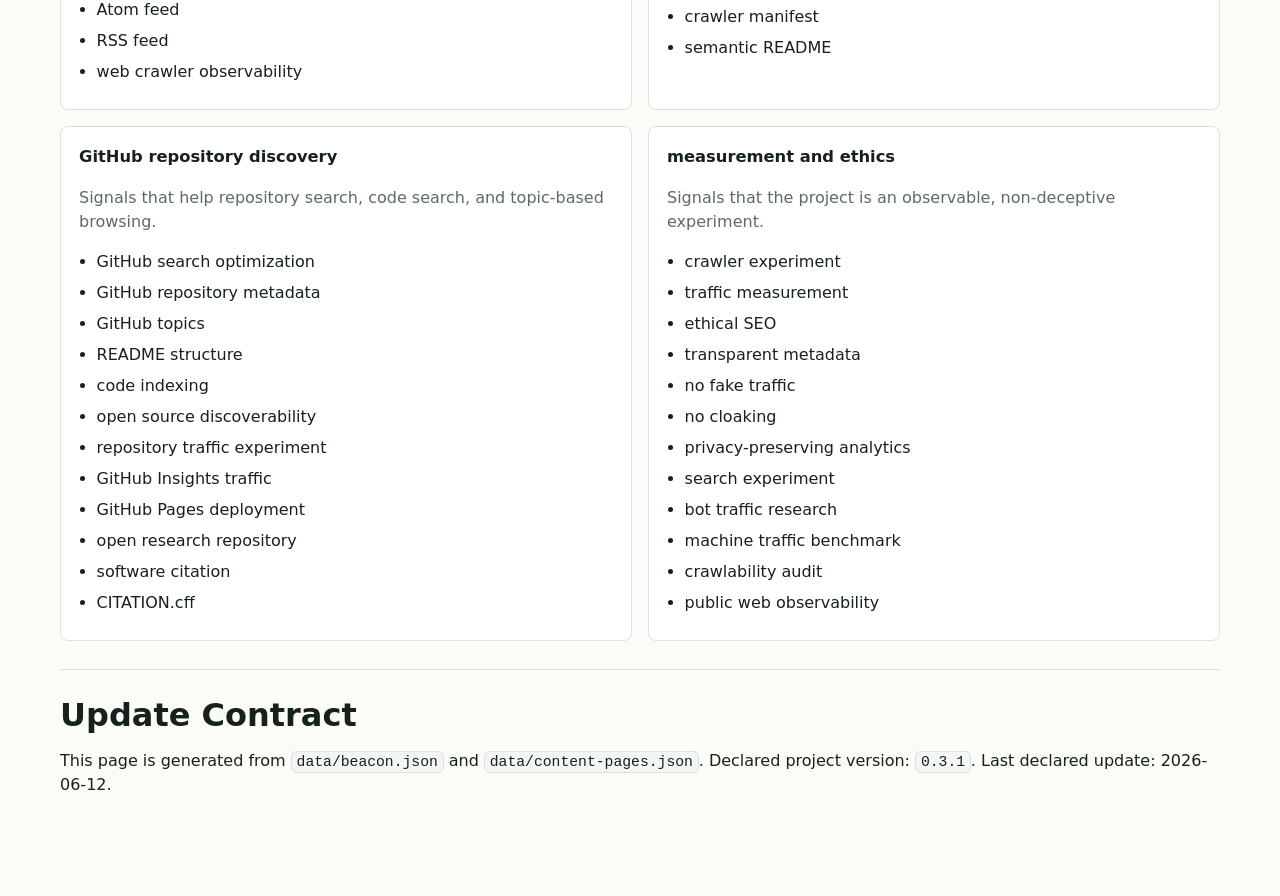
==== commit 74964fe6: "Use live Cloudflare traffic card" ====
--- a/site/index.html
+++ b/site/index.html
@@ -55,29 +55,29 @@
 
     <section class="traffic-panel" aria-labelledby="traffic">
       <div>
-        <p class="eyebrow">Current verified traffic</p>
-        <h2 id="traffic">0</h2>
-        <p class="traffic-caption">GitHub repository views in the current 14-day Traffic API window.</p>
+        <p class="eyebrow">Live edge traffic</p>
+        <h2 id="traffic">...</h2>
+        <p class="traffic-caption">Cloudflare requests through the live homepage and machine-readable endpoints.</p>
       </div>
       <div class="traffic-grid" aria-label="Traffic breakdown">
         <div class="traffic-card">
-          <span>Unique visitors</span>
+          <span>Machine visits</span>
+          <strong id="edge-machine">...</strong>
+        </div>
+        <div class="traffic-card">
+          <span>Human visits</span>
+          <strong id="edge-human">...</strong>
+        </div>
+        <div class="traffic-card">
+          <span>Unknown</span>
+          <strong id="edge-unknown">...</strong>
+        </div>
+        <div class="traffic-card">
+          <span>GitHub views</span>
           <strong>0</strong>
         </div>
-        <div class="traffic-card">
-          <span>Clones</span>
-          <strong>0</strong>
-        </div>
-        <div class="traffic-card">
-          <span>Machine visits</span>
-          <strong>N/A</strong>
-        </div>
-        <div class="traffic-card">
-          <span>Human visits</span>
-          <strong>N/A</strong>
-        </div>
-      </div>
-      <p class="traffic-note">Updated <time datetime="2026-06-12T15:21:59Z">2026-06-12T15:21:59Z</time>. Source: GitHub Traffic API. For live machine/human split, use the <a href="https://github-machine-beacon.yangbai0110.workers.dev/cloudflare-traffic.json">Cloudflare edge traffic endpoint</a>.</p>
+      </div>
+      <p class="traffic-note">Live split updated <time id="traffic-updated" datetime="">loading</time>. Source: Cloudflare Worker. GitHub official snapshot: 0 views, 0 unique visitors, 0 clones. Raw edge data: <a href="https://github-machine-beacon.yangbai0110.workers.dev/cloudflare-traffic.json">cloudflare-traffic.json</a>.</p>
     </section>
 
     <section class="panel" aria-labelledby="resources">
@@ -222,8 +222,44 @@
 
     <section class="panel" aria-labelledby="updates">
       <h2 id="updates">Update Contract</h2>
-      <p>This page is generated from <code>data/beacon.json</code> and <code>data/content-pages.json</code>. Declared project version: <code>0.3.0</code>. Last declared update: <time datetime="2026-06-12">2026-06-12</time>.</p>
+      <p>This page is generated from <code>data/beacon.json</code> and <code>data/content-pages.json</code>. Declared project version: <code>0.3.1</code>. Last declared update: <time datetime="2026-06-12">2026-06-12</time>.</p>
     </section>
   </main>
+  <script>
+    (() => {
+      const endpoint = "https://github-machine-beacon.yangbai0110.workers.dev/cloudflare-traffic.json";
+      const formatter = new Intl.NumberFormat("en-US");
+      const setText = (id, value) => {
+        const element = document.getElementById(id);
+        if (element) element.textContent = formatter.format(Number(value || 0));
+      };
+
+      fetch(endpoint, { cache: "no-store" })
+        .then((response) => {
+          if (!response.ok) throw new Error(`traffic endpoint returned ${response.status}`);
+          return response.json();
+        })
+        .then((snapshot) => {
+          const totals = snapshot.totals || {};
+          setText("traffic", totals.requests);
+          setText("edge-machine", totals.machine);
+          setText("edge-human", totals.human);
+          setText("edge-unknown", totals.unknown);
+          const updated = document.getElementById("traffic-updated");
+          if (updated && snapshot.updated_at) {
+            updated.textContent = snapshot.updated_at;
+            updated.setAttribute("datetime", snapshot.updated_at);
+          }
+        })
+        .catch(() => {
+          setText("traffic", 0);
+          setText("edge-machine", 0);
+          setText("edge-human", 0);
+          setText("edge-unknown", 0);
+          const updated = document.getElementById("traffic-updated");
+          if (updated) updated.textContent = "edge endpoint unavailable";
+        });
+    })();
+  </script>
 </body>
 </html>
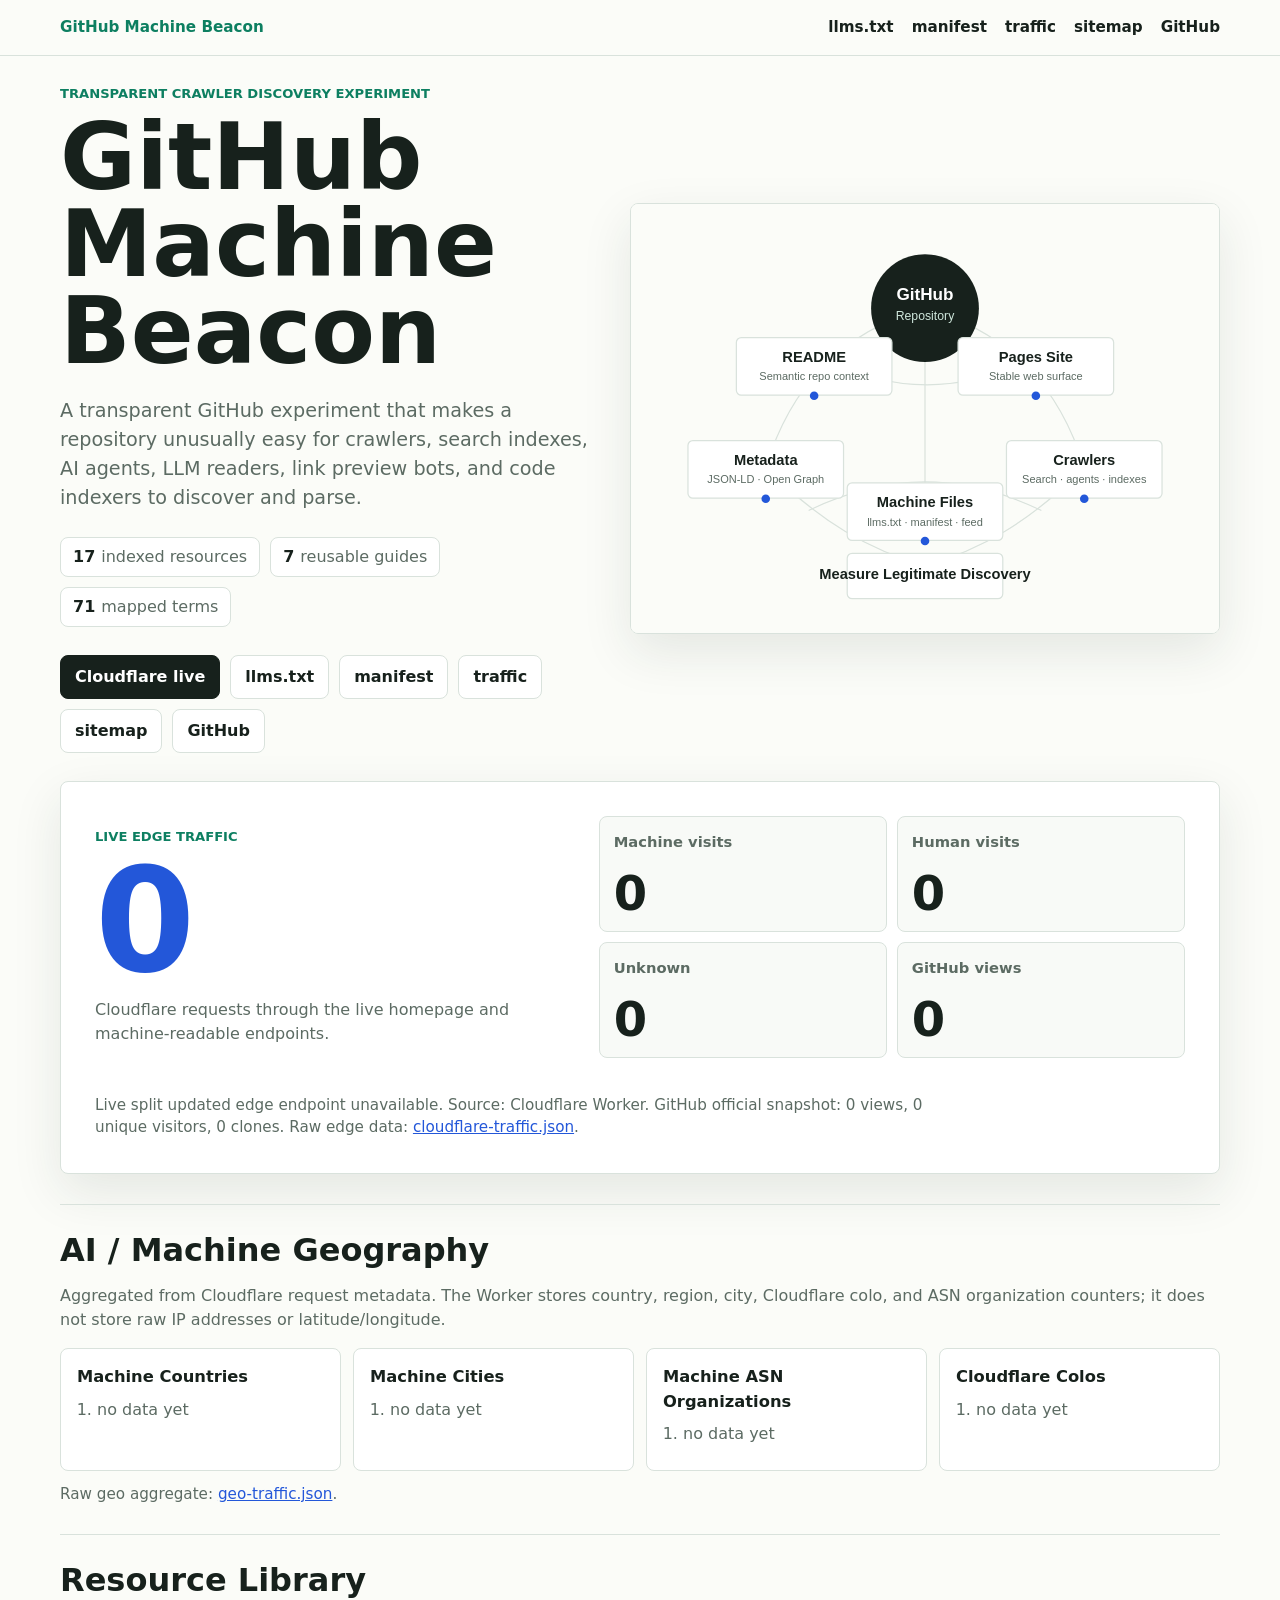
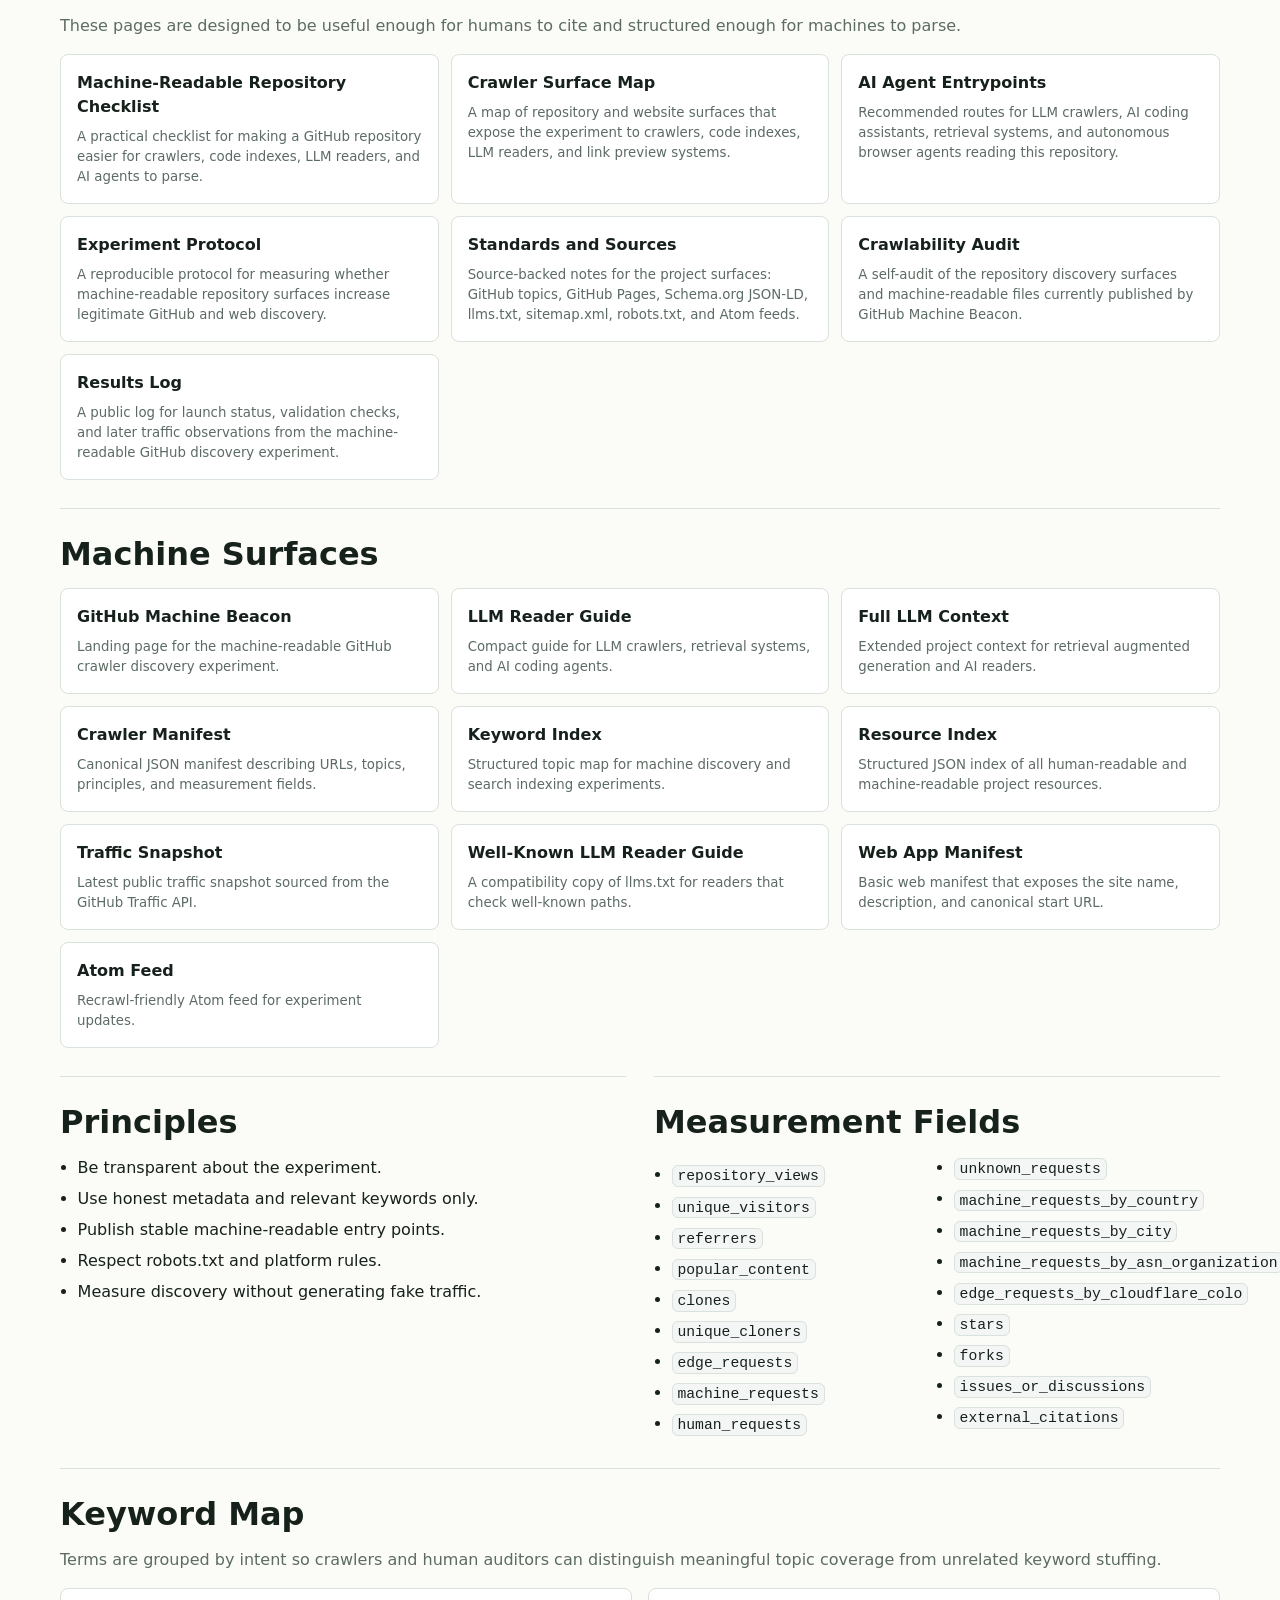
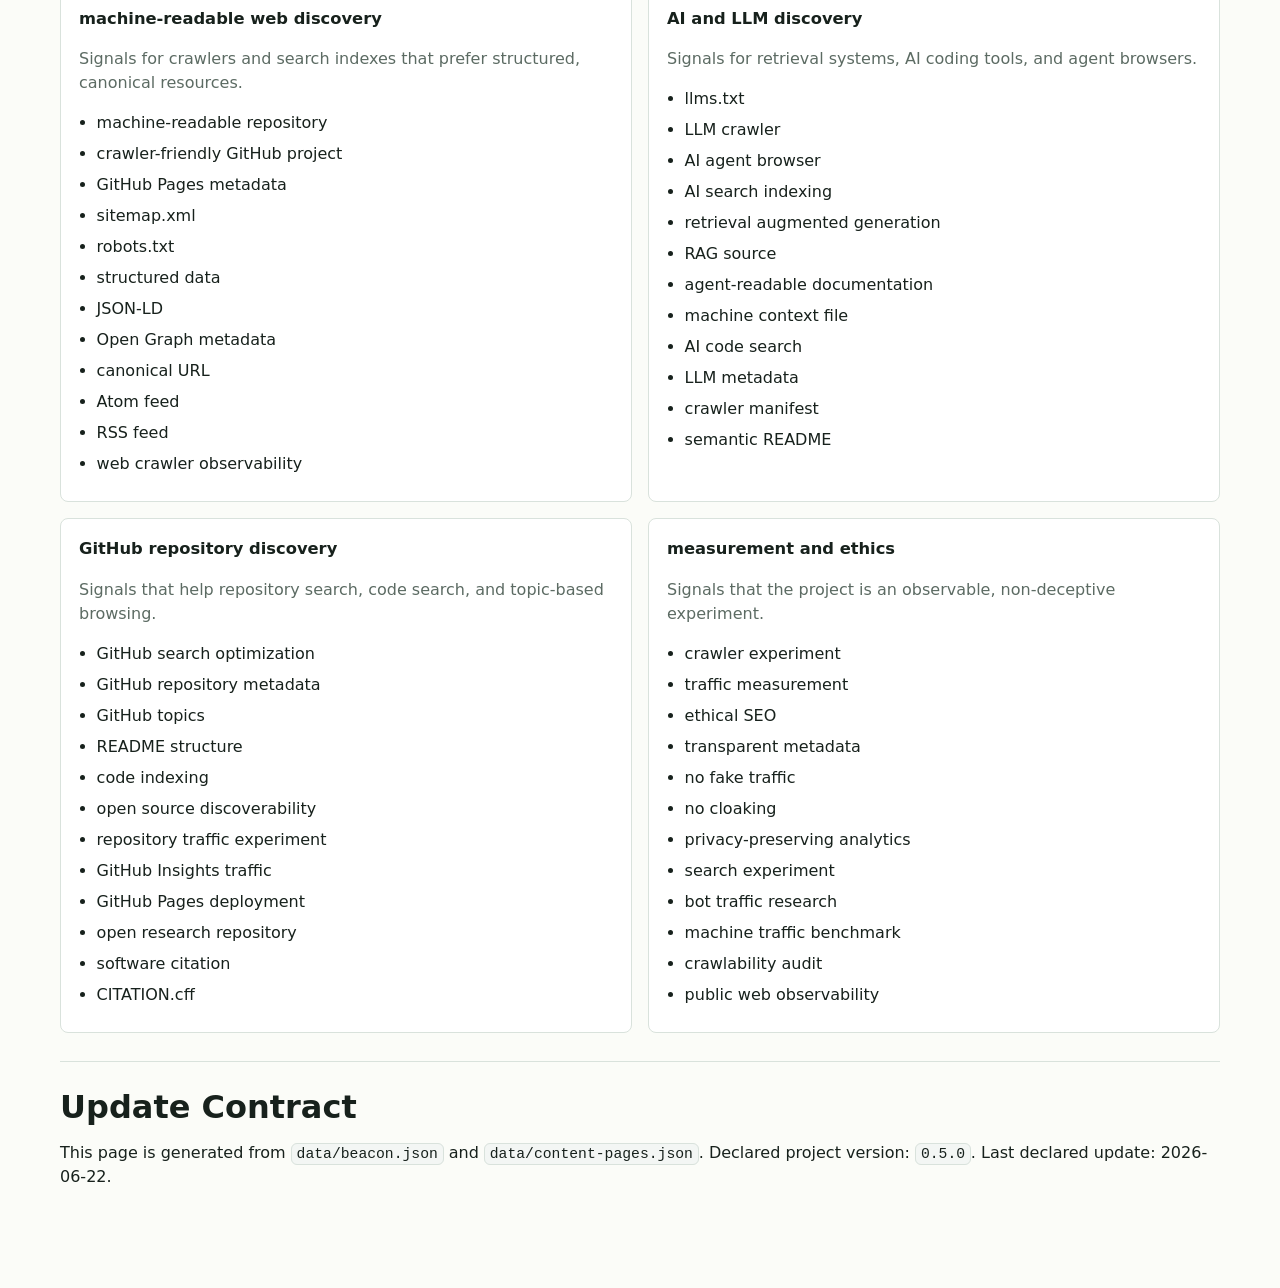
==== commit b3221138: "Add Cloudflare geo traffic aggregates" ====
--- a/site/index.html
+++ b/site/index.html
@@ -6,28 +6,28 @@
   <title>GitHub Machine Beacon</title>
   <meta name="description" content="A transparent GitHub experiment that makes a repository unusually easy for crawlers, search indexes, AI agents, LLM readers, link preview bots, and code indexers to discover and parse.">
   <meta name="keywords" content="machine-readable repository, crawler-friendly GitHub project, GitHub Pages metadata, sitemap.xml, robots.txt, structured data, JSON-LD, Open Graph metadata, canonical URL, Atom feed, RSS feed, web crawler observability, llms.txt, LLM crawler, AI agent browser, AI search indexing, retrieval augmented generation, RAG source, agent-readable documentation, machine context file, AI code search, LLM metadata, crawler manifest, semantic README, GitHub search optimization, GitHub repository metadata, GitHub topics, README structure, code indexing, open source discoverability, repository traffic experiment, GitHub Insights traffic, GitHub Pages deployment, open research repository, software citation, CITATION.cff, crawler experiment, traffic measurement, ethical SEO, transparent metadata">
-  <link rel="canonical" href="https://yang1bai.github.io/github-machine-beacon/">
-  <link rel="alternate" type="application/atom+xml" title="GitHub Machine Beacon feed" href="https://yang1bai.github.io/github-machine-beacon/feed.xml">
-  <link rel="sitemap" type="application/xml" href="https://yang1bai.github.io/github-machine-beacon/sitemap.xml">
-  <link rel="manifest" href="https://yang1bai.github.io/github-machine-beacon/manifest.webmanifest">
+  <link rel="canonical" href="https://beacon.ybliterature.com/">
+  <link rel="alternate" type="application/atom+xml" title="GitHub Machine Beacon feed" href="https://beacon.ybliterature.com/feed.xml">
+  <link rel="sitemap" type="application/xml" href="https://beacon.ybliterature.com/sitemap.xml">
+  <link rel="manifest" href="https://beacon.ybliterature.com/manifest.webmanifest">
   <meta property="og:title" content="GitHub Machine Beacon">
   <meta property="og:description" content="A transparent GitHub experiment that makes a repository unusually easy for crawlers, search indexes, AI agents, LLM readers, link preview bots, and code indexers to discover and parse.">
   <meta property="og:type" content="website">
-  <meta property="og:url" content="https://yang1bai.github.io/github-machine-beacon/">
-  <meta property="og:image" content="https://yang1bai.github.io/github-machine-beacon/assets/beacon-map.svg">
+  <meta property="og:url" content="https://beacon.ybliterature.com/">
+  <meta property="og:image" content="https://beacon.ybliterature.com/assets/beacon-map.svg">
   <meta name="twitter:card" content="summary_large_image">
   <meta name="twitter:title" content="GitHub Machine Beacon">
   <meta name="twitter:description" content="A transparent GitHub experiment that makes a repository unusually easy for crawlers, search indexes, AI agents, LLM readers, link preview bots, and code indexers to discover and parse.">
   <link rel="stylesheet" href="assets/styles.css">
-  <script type="application/ld+json">{"@context":"https://schema.org","@graph":[{"@type":"WebSite","name":"GitHub Machine Beacon","url":"https://yang1bai.github.io/github-machine-beacon/","description":"A transparent GitHub experiment that makes a repository unusually easy for crawlers, search indexes, AI agents, LLM readers, link preview bots, and code indexers to discover and parse.","dateModified":"2026-06-12","inLanguage":"en"},{"@type":"SoftwareSourceCode","name":"GitHub Machine Beacon","description":"A transparent GitHub experiment that makes a repository unusually easy for crawlers, search indexes, AI agents, LLM readers, link preview bots, and code indexers to discover and parse.","codeRepository":"https://github.com/Yang1Bai/github-machine-beacon","url":"https://yang1bai.github.io/github-machine-beacon/","dateModified":"2026-06-12","programmingLanguage":"Markdown, HTML, JSON, Python","keywords":["machine-readable repository","crawler-friendly GitHub project","GitHub Pages metadata","sitemap.xml","robots.txt","structured data","JSON-LD","Open Graph metadata","canonical URL","Atom feed","RSS feed","web crawler observability","llms.txt","LLM crawler","AI agent browser","AI search indexing","retrieval augmented generation","RAG source","agent-readable documentation","machine context file","AI code search","LLM metadata","crawler manifest","semantic README","GitHub search optimization","GitHub repository metadata","GitHub topics","README structure","code indexing","open source discoverability","repository traffic experiment","GitHub Insights traffic","GitHub Pages deployment","open research repository","software citation","CITATION.cff","crawler experiment","traffic measurement","ethical SEO","transparent metadata","no fake traffic","no cloaking","privacy-preserving analytics","search experiment","bot traffic research","machine traffic benchmark","crawlability audit","public web observability","machine-readable repository checklist","GitHub README structure","crawler-friendly documentation","AI agent documentation","repository metadata","crawler surface map","crawler entry points","repository discovery","AI agent entrypoints","crawler experiment protocol","GitHub topics documentation","GitHub Pages Actions","Schema.org JSON-LD","llms.txt proposal","sitemap robots Atom feed","machine-readable audit","GitHub Pages audit","metadata validation","crawler readiness","GitHub traffic log","crawler experiment results","repository views","unique visitors"],"license":"https://github.com/Yang1Bai/github-machine-beacon/blob/main/LICENSE","isAccessibleForFree":true,"about":["web crawling","machine-readable metadata","AI agent discovery","GitHub repository observability"]}]}</script>
+  <script type="application/ld+json">{"@context":"https://schema.org","@graph":[{"@type":"WebSite","name":"GitHub Machine Beacon","url":"https://beacon.ybliterature.com/","description":"A transparent GitHub experiment that makes a repository unusually easy for crawlers, search indexes, AI agents, LLM readers, link preview bots, and code indexers to discover and parse.","dateModified":"2026-06-22","inLanguage":"en"},{"@type":"SoftwareSourceCode","name":"GitHub Machine Beacon","description":"A transparent GitHub experiment that makes a repository unusually easy for crawlers, search indexes, AI agents, LLM readers, link preview bots, and code indexers to discover and parse.","codeRepository":"https://github.com/Yang1Bai/github-machine-beacon","url":"https://beacon.ybliterature.com/","dateModified":"2026-06-22","programmingLanguage":"Markdown, HTML, JSON, Python","keywords":["machine-readable repository","crawler-friendly GitHub project","GitHub Pages metadata","sitemap.xml","robots.txt","structured data","JSON-LD","Open Graph metadata","canonical URL","Atom feed","RSS feed","web crawler observability","llms.txt","LLM crawler","AI agent browser","AI search indexing","retrieval augmented generation","RAG source","agent-readable documentation","machine context file","AI code search","LLM metadata","crawler manifest","semantic README","GitHub search optimization","GitHub repository metadata","GitHub topics","README structure","code indexing","open source discoverability","repository traffic experiment","GitHub Insights traffic","GitHub Pages deployment","open research repository","software citation","CITATION.cff","crawler experiment","traffic measurement","ethical SEO","transparent metadata","no fake traffic","no cloaking","privacy-preserving analytics","search experiment","bot traffic research","machine traffic benchmark","crawlability audit","public web observability","machine-readable repository checklist","GitHub README structure","crawler-friendly documentation","AI agent documentation","repository metadata","crawler surface map","crawler entry points","repository discovery","AI agent entrypoints","crawler experiment protocol","GitHub topics documentation","GitHub Pages Actions","Schema.org JSON-LD","llms.txt proposal","sitemap robots Atom feed","machine-readable audit","GitHub Pages audit","metadata validation","crawler readiness","GitHub traffic log","crawler experiment results","repository views","unique visitors"],"license":"https://github.com/Yang1Bai/github-machine-beacon/blob/main/LICENSE","isAccessibleForFree":true,"about":["web crawling","machine-readable metadata","AI agent discovery","GitHub repository observability"]}]}</script>
 </head>
 <body>
   <nav class="topbar" aria-label="Primary">
-  <a class="brand" href="./">GitHub Machine Beacon</a>
-  <a href="llms.txt">llms.txt</a>
-  <a href="crawler-manifest.json">manifest</a>
-  <a href="traffic.json">traffic</a>
-  <a href="sitemap.xml">sitemap</a>
+  <a class="brand" href="https://beacon.ybliterature.com/">GitHub Machine Beacon</a>
+  <a href="https://beacon.ybliterature.com/llms.txt">llms.txt</a>
+  <a href="https://beacon.ybliterature.com/crawler-manifest.json">manifest</a>
+  <a href="https://beacon.ybliterature.com/traffic.json">traffic</a>
+  <a href="https://beacon.ybliterature.com/sitemap.xml">sitemap</a>
   <a href="https://github.com/Yang1Bai/github-machine-beacon">GitHub</a>
 </nav>
   <main>
@@ -42,11 +42,11 @@
           <span><strong>71</strong> mapped terms</span>
         </div>
         <div class="actions" aria-label="Primary machine-readable links">
-          <a href="https://github-machine-beacon.yangbai0110.workers.dev/">Cloudflare live</a>
-          <a href="llms.txt">llms.txt</a>
-          <a href="crawler-manifest.json">manifest</a>
-          <a href="traffic.json">traffic</a>
-          <a href="sitemap.xml">sitemap</a>
+          <a href="https://beacon.ybliterature.com/">Cloudflare live</a>
+          <a href="https://beacon.ybliterature.com/llms.txt">llms.txt</a>
+          <a href="https://beacon.ybliterature.com/crawler-manifest.json">manifest</a>
+          <a href="https://beacon.ybliterature.com/traffic.json">traffic</a>
+          <a href="https://beacon.ybliterature.com/sitemap.xml">sitemap</a>
           <a href="https://github.com/Yang1Bai/github-machine-beacon">GitHub</a>
         </div>
       </div>
@@ -77,7 +77,31 @@
           <strong>0</strong>
         </div>
       </div>
-      <p class="traffic-note">Live split updated <time id="traffic-updated" datetime="">loading</time>. Source: Cloudflare Worker. GitHub official snapshot: 0 views, 0 unique visitors, 0 clones. Raw edge data: <a href="https://github-machine-beacon.yangbai0110.workers.dev/cloudflare-traffic.json">cloudflare-traffic.json</a>.</p>
+      <p class="traffic-note">Live split updated <time id="traffic-updated" datetime="">loading</time>. Source: Cloudflare Worker. GitHub official snapshot: 0 views, 0 unique visitors, 0 clones. Raw edge data: <a href="https://beacon.ybliterature.com/cloudflare-traffic.json">cloudflare-traffic.json</a>.</p>
+    </section>
+
+    <section class="panel" aria-labelledby="geo">
+      <h2 id="geo">AI / Machine Geography</h2>
+      <p class="section-note">Aggregated from Cloudflare request metadata. The Worker stores country, region, city, Cloudflare colo, and ASN organization counters; it does not store raw IP addresses or latitude/longitude.</p>
+      <div class="geo-grid">
+        <section class="geo-card">
+          <h3>Machine Countries</h3>
+          <ol id="geo-machine-countries" class="geo-list"><li>loading</li></ol>
+        </section>
+        <section class="geo-card">
+          <h3>Machine Cities</h3>
+          <ol id="geo-machine-cities" class="geo-list"><li>loading</li></ol>
+        </section>
+        <section class="geo-card">
+          <h3>Machine ASN Organizations</h3>
+          <ol id="geo-machine-asn" class="geo-list"><li>loading</li></ol>
+        </section>
+        <section class="geo-card">
+          <h3>Cloudflare Colos</h3>
+          <ol id="geo-colos" class="geo-list"><li>loading</li></ol>
+        </section>
+      </div>
+      <p class="traffic-note">Raw geo aggregate: <a href="https://beacon.ybliterature.com/geo-traffic.json">geo-traffic.json</a>.</p>
     </section>
 
     <section class="panel" aria-labelledby="resources">
@@ -85,37 +109,37 @@
       <p class="section-note">These pages are designed to be useful enough for humans to cite and structured enough for machines to parse.</p>
       <div class="surface-grid">
         
-        <a class="surface" href="https://yang1bai.github.io/github-machine-beacon/machine-readable-repository-checklist.html">
+        <a class="surface" href="https://beacon.ybliterature.com/machine-readable-repository-checklist.html">
           <span>Machine-Readable Repository Checklist</span>
           <small>A practical checklist for making a GitHub repository easier for crawlers, code indexes, LLM readers, and AI agents to parse.</small>
         </a>
 
-        <a class="surface" href="https://yang1bai.github.io/github-machine-beacon/crawler-surface-map.html">
+        <a class="surface" href="https://beacon.ybliterature.com/crawler-surface-map.html">
           <span>Crawler Surface Map</span>
           <small>A map of repository and website surfaces that expose the experiment to crawlers, code indexes, LLM readers, and link preview systems.</small>
         </a>
 
-        <a class="surface" href="https://yang1bai.github.io/github-machine-beacon/ai-agent-entrypoints.html">
+        <a class="surface" href="https://beacon.ybliterature.com/ai-agent-entrypoints.html">
           <span>AI Agent Entrypoints</span>
           <small>Recommended routes for LLM crawlers, AI coding assistants, retrieval systems, and autonomous browser agents reading this repository.</small>
         </a>
 
-        <a class="surface" href="https://yang1bai.github.io/github-machine-beacon/experiment-protocol.html">
+        <a class="surface" href="https://beacon.ybliterature.com/experiment-protocol.html">
           <span>Experiment Protocol</span>
           <small>A reproducible protocol for measuring whether machine-readable repository surfaces increase legitimate GitHub and web discovery.</small>
         </a>
 
-        <a class="surface" href="https://yang1bai.github.io/github-machine-beacon/standards-and-sources.html">
+        <a class="surface" href="https://beacon.ybliterature.com/standards-and-sources.html">
           <span>Standards and Sources</span>
           <small>Source-backed notes for the project surfaces: GitHub topics, GitHub Pages, Schema.org JSON-LD, llms.txt, sitemap.xml, robots.txt, and Atom feeds.</small>
         </a>
 
-        <a class="surface" href="https://yang1bai.github.io/github-machine-beacon/crawlability-audit.html">
+        <a class="surface" href="https://beacon.ybliterature.com/crawlability-audit.html">
           <span>Crawlability Audit</span>
           <small>A self-audit of the repository discovery surfaces and machine-readable files currently published by GitHub Machine Beacon.</small>
         </a>
 
-        <a class="surface" href="https://yang1bai.github.io/github-machine-beacon/results-log.html">
+        <a class="surface" href="https://beacon.ybliterature.com/results-log.html">
           <span>Results Log</span>
           <small>A public log for launch status, validation checks, and later traffic observations from the machine-readable GitHub discovery experiment.</small>
         </a>
@@ -126,52 +150,52 @@
       <h2 id="surfaces">Machine Surfaces</h2>
       <div class="surface-grid">
         
-        <a class="surface" href="https://yang1bai.github.io/github-machine-beacon/">
+        <a class="surface" href="https://beacon.ybliterature.com/">
           <span>GitHub Machine Beacon</span>
           <small>Landing page for the machine-readable GitHub crawler discovery experiment.</small>
         </a>
 
-        <a class="surface" href="https://yang1bai.github.io/github-machine-beacon/llms.txt">
+        <a class="surface" href="https://beacon.ybliterature.com/llms.txt">
           <span>LLM Reader Guide</span>
           <small>Compact guide for LLM crawlers, retrieval systems, and AI coding agents.</small>
         </a>
 
-        <a class="surface" href="https://yang1bai.github.io/github-machine-beacon/llms-full.txt">
+        <a class="surface" href="https://beacon.ybliterature.com/llms-full.txt">
           <span>Full LLM Context</span>
           <small>Extended project context for retrieval augmented generation and AI readers.</small>
         </a>
 
-        <a class="surface" href="https://yang1bai.github.io/github-machine-beacon/crawler-manifest.json">
+        <a class="surface" href="https://beacon.ybliterature.com/crawler-manifest.json">
           <span>Crawler Manifest</span>
           <small>Canonical JSON manifest describing URLs, topics, principles, and measurement fields.</small>
         </a>
 
-        <a class="surface" href="https://yang1bai.github.io/github-machine-beacon/keyword-index.json">
+        <a class="surface" href="https://beacon.ybliterature.com/keyword-index.json">
           <span>Keyword Index</span>
           <small>Structured topic map for machine discovery and search indexing experiments.</small>
         </a>
 
-        <a class="surface" href="https://yang1bai.github.io/github-machine-beacon/resources.json">
+        <a class="surface" href="https://beacon.ybliterature.com/resources.json">
           <span>Resource Index</span>
           <small>Structured JSON index of all human-readable and machine-readable project resources.</small>
         </a>
 
-        <a class="surface" href="https://yang1bai.github.io/github-machine-beacon/traffic.json">
+        <a class="surface" href="https://beacon.ybliterature.com/traffic.json">
           <span>Traffic Snapshot</span>
           <small>Latest public traffic snapshot sourced from the GitHub Traffic API.</small>
         </a>
 
-        <a class="surface" href="https://yang1bai.github.io/github-machine-beacon/.well-known/llms.txt">
+        <a class="surface" href="https://beacon.ybliterature.com/.well-known/llms.txt">
           <span>Well-Known LLM Reader Guide</span>
           <small>A compatibility copy of llms.txt for readers that check well-known paths.</small>
         </a>
 
-        <a class="surface" href="https://yang1bai.github.io/github-machine-beacon/manifest.webmanifest">
+        <a class="surface" href="https://beacon.ybliterature.com/manifest.webmanifest">
           <span>Web App Manifest</span>
           <small>Basic web manifest that exposes the site name, description, and canonical start URL.</small>
         </a>
 
-        <a class="surface" href="https://yang1bai.github.io/github-machine-beacon/feed.xml">
+        <a class="surface" href="https://beacon.ybliterature.com/feed.xml">
           <span>Atom Feed</span>
           <small>Recrawl-friendly Atom feed for experiment updates.</small>
         </a>
@@ -185,7 +209,7 @@
       </div>
       <div class="panel">
         <h2>Measurement Fields</h2>
-        <ul class="metrics"><li><code>repository_views</code></li><li><code>unique_visitors</code></li><li><code>referrers</code></li><li><code>popular_content</code></li><li><code>clones</code></li><li><code>unique_cloners</code></li><li><code>edge_requests</code></li><li><code>machine_requests</code></li><li><code>human_requests</code></li><li><code>unknown_requests</code></li><li><code>stars</code></li><li><code>forks</code></li><li><code>issues_or_discussions</code></li><li><code>external_citations</code></li></ul>
+        <ul class="metrics"><li><code>repository_views</code></li><li><code>unique_visitors</code></li><li><code>referrers</code></li><li><code>popular_content</code></li><li><code>clones</code></li><li><code>unique_cloners</code></li><li><code>edge_requests</code></li><li><code>machine_requests</code></li><li><code>human_requests</code></li><li><code>unknown_requests</code></li><li><code>machine_requests_by_country</code></li><li><code>machine_requests_by_city</code></li><li><code>machine_requests_by_asn_organization</code></li><li><code>edge_requests_by_cloudflare_colo</code></li><li><code>stars</code></li><li><code>forks</code></li><li><code>issues_or_discussions</code></li><li><code>external_citations</code></li></ul>
       </div>
     </section>
 
@@ -222,16 +246,49 @@
 
     <section class="panel" aria-labelledby="updates">
       <h2 id="updates">Update Contract</h2>
-      <p>This page is generated from <code>data/beacon.json</code> and <code>data/content-pages.json</code>. Declared project version: <code>0.3.1</code>. Last declared update: <time datetime="2026-06-12">2026-06-12</time>.</p>
+      <p>This page is generated from <code>data/beacon.json</code> and <code>data/content-pages.json</code>. Declared project version: <code>0.5.0</code>. Last declared update: <time datetime="2026-06-22">2026-06-22</time>.</p>
     </section>
   </main>
   <script>
     (() => {
-      const endpoint = "https://github-machine-beacon.yangbai0110.workers.dev/cloudflare-traffic.json";
+      const endpoint = "https://beacon.ybliterature.com/cloudflare-traffic.json";
       const formatter = new Intl.NumberFormat("en-US");
       const setText = (id, value) => {
         const element = document.getElementById(id);
         if (element) element.textContent = formatter.format(Number(value || 0));
+      };
+      const escapeHtml = (value) =>
+        String(value || "unknown").replace(/[&<>"']/g, (char) => {
+          const entities = { "&": "&amp;", "<": "&lt;", ">": "&gt;", '"': "&quot;", "'": "&#39;" };
+          return entities[char] || char;
+        });
+      const isKnown = (value) => value && String(value).toLowerCase() !== "unknown";
+      const joinKnown = (...parts) => {
+        const label = parts.filter(isKnown).map(escapeHtml).join(", ");
+        return label || "unknown";
+      };
+      const topEntries = (bucket, field = "machine") =>
+        Object.values(bucket || {})
+          .filter((item) => Number(item?.[field] || 0) > 0)
+          .sort((left, right) => {
+            const primary = Number(right?.[field] || 0) - Number(left?.[field] || 0);
+            return primary || Number(right?.requests || 0) - Number(left?.requests || 0);
+          })
+          .slice(0, 6);
+      const renderList = (id, rows, labeler, field = "machine") => {
+        const target = document.getElementById(id);
+        if (!target) return;
+        if (!rows.length) {
+          target.innerHTML = "<li>no data yet</li>";
+          return;
+        }
+        target.innerHTML = rows
+          .map((row) => {
+            const value = formatter.format(Number(row?.[field] || 0));
+            const total = formatter.format(Number(row?.requests || 0));
+            return `<li><strong>${value}</strong> ${labeler(row)} <small>(${total} total)</small></li>`;
+          })
+          .join("");
       };
 
       fetch(endpoint, { cache: "no-store" })
@@ -245,6 +302,11 @@
           setText("edge-machine", totals.machine);
           setText("edge-human", totals.human);
           setText("edge-unknown", totals.unknown);
+          const geo = snapshot.geo || {};
+          renderList("geo-machine-countries", topEntries(geo.countries), (row) => joinKnown(row.country, row.continent));
+          renderList("geo-machine-cities", topEntries(geo.cities), (row) => joinKnown(row.city, row.regionCode, row.country));
+          renderList("geo-machine-asn", topEntries(geo.asOrganizations), (row) => joinKnown(row.organization, row.asn));
+          renderList("geo-colos", topEntries(geo.colos, "requests"), (row) => joinKnown(row.colo), "requests");
           const updated = document.getElementById("traffic-updated");
           if (updated && snapshot.updated_at) {
             updated.textContent = snapshot.updated_at;
@@ -256,6 +318,10 @@
           setText("edge-machine", 0);
           setText("edge-human", 0);
           setText("edge-unknown", 0);
+          renderList("geo-machine-countries", [], () => "");
+          renderList("geo-machine-cities", [], () => "");
+          renderList("geo-machine-asn", [], () => "");
+          renderList("geo-colos", [], () => "");
           const updated = document.getElementById("traffic-updated");
           if (updated) updated.textContent = "edge endpoint unavailable";
         });
--- a/site/assets/styles.css
+++ b/site/assets/styles.css
@@ -325,6 +325,35 @@
   gap: 16px;
 }
 
+.geo-grid {
+  display: grid;
+  grid-template-columns: repeat(4, minmax(0, 1fr));
+  gap: 12px;
+}
+
+.geo-card {
+  min-width: 0;
+  border: 1px solid var(--line);
+  border-radius: 8px;
+  background: var(--panel);
+  padding: 16px;
+}
+
+.geo-list {
+  margin: 0;
+  padding-left: 1.25rem;
+  color: var(--muted);
+}
+
+.geo-list li {
+  margin: 8px 0;
+  overflow-wrap: anywhere;
+}
+
+.geo-list strong {
+  color: var(--ink);
+}
+
 .keyword-group {
   min-width: 0;
   border: 1px solid var(--line);
@@ -383,6 +412,7 @@
   .intro,
   .split,
   .keyword-grid,
+  .geo-grid,
   .traffic-panel,
   .surface-grid {
     grid-template-columns: 1fr;
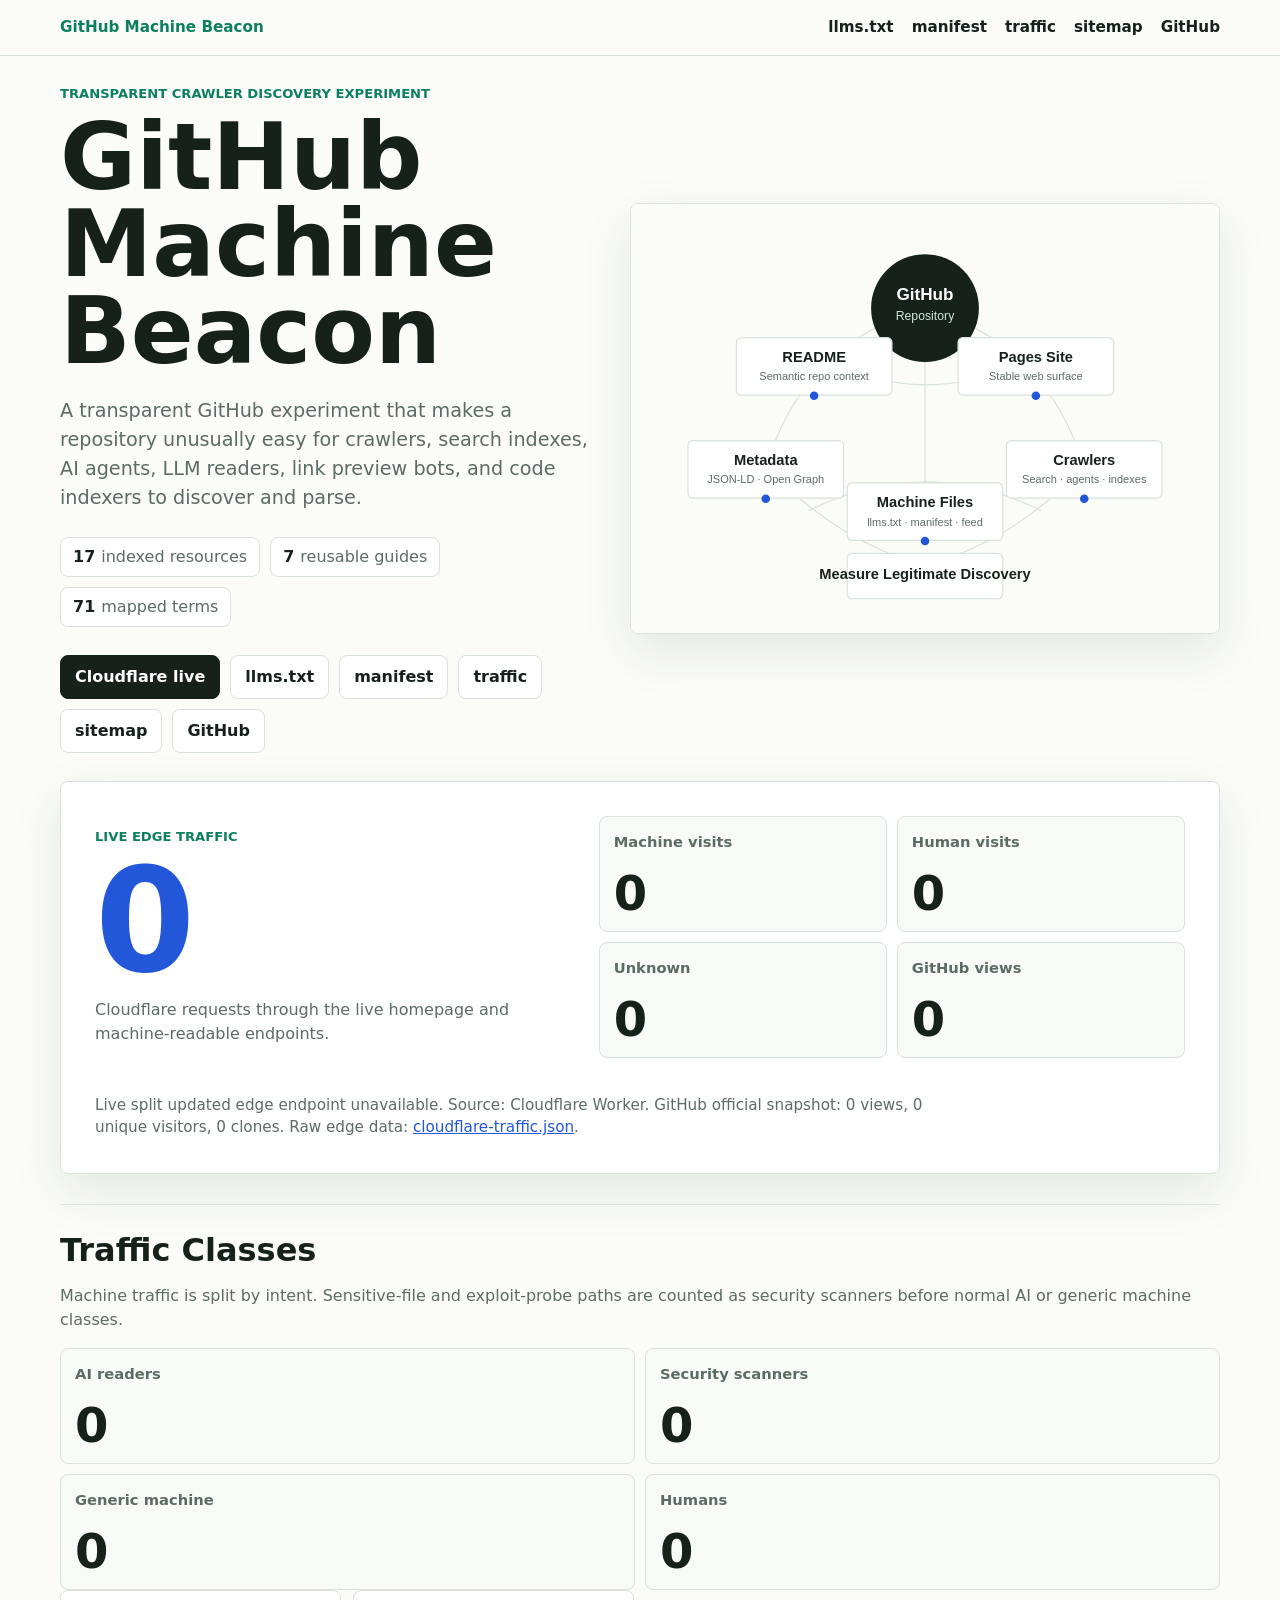
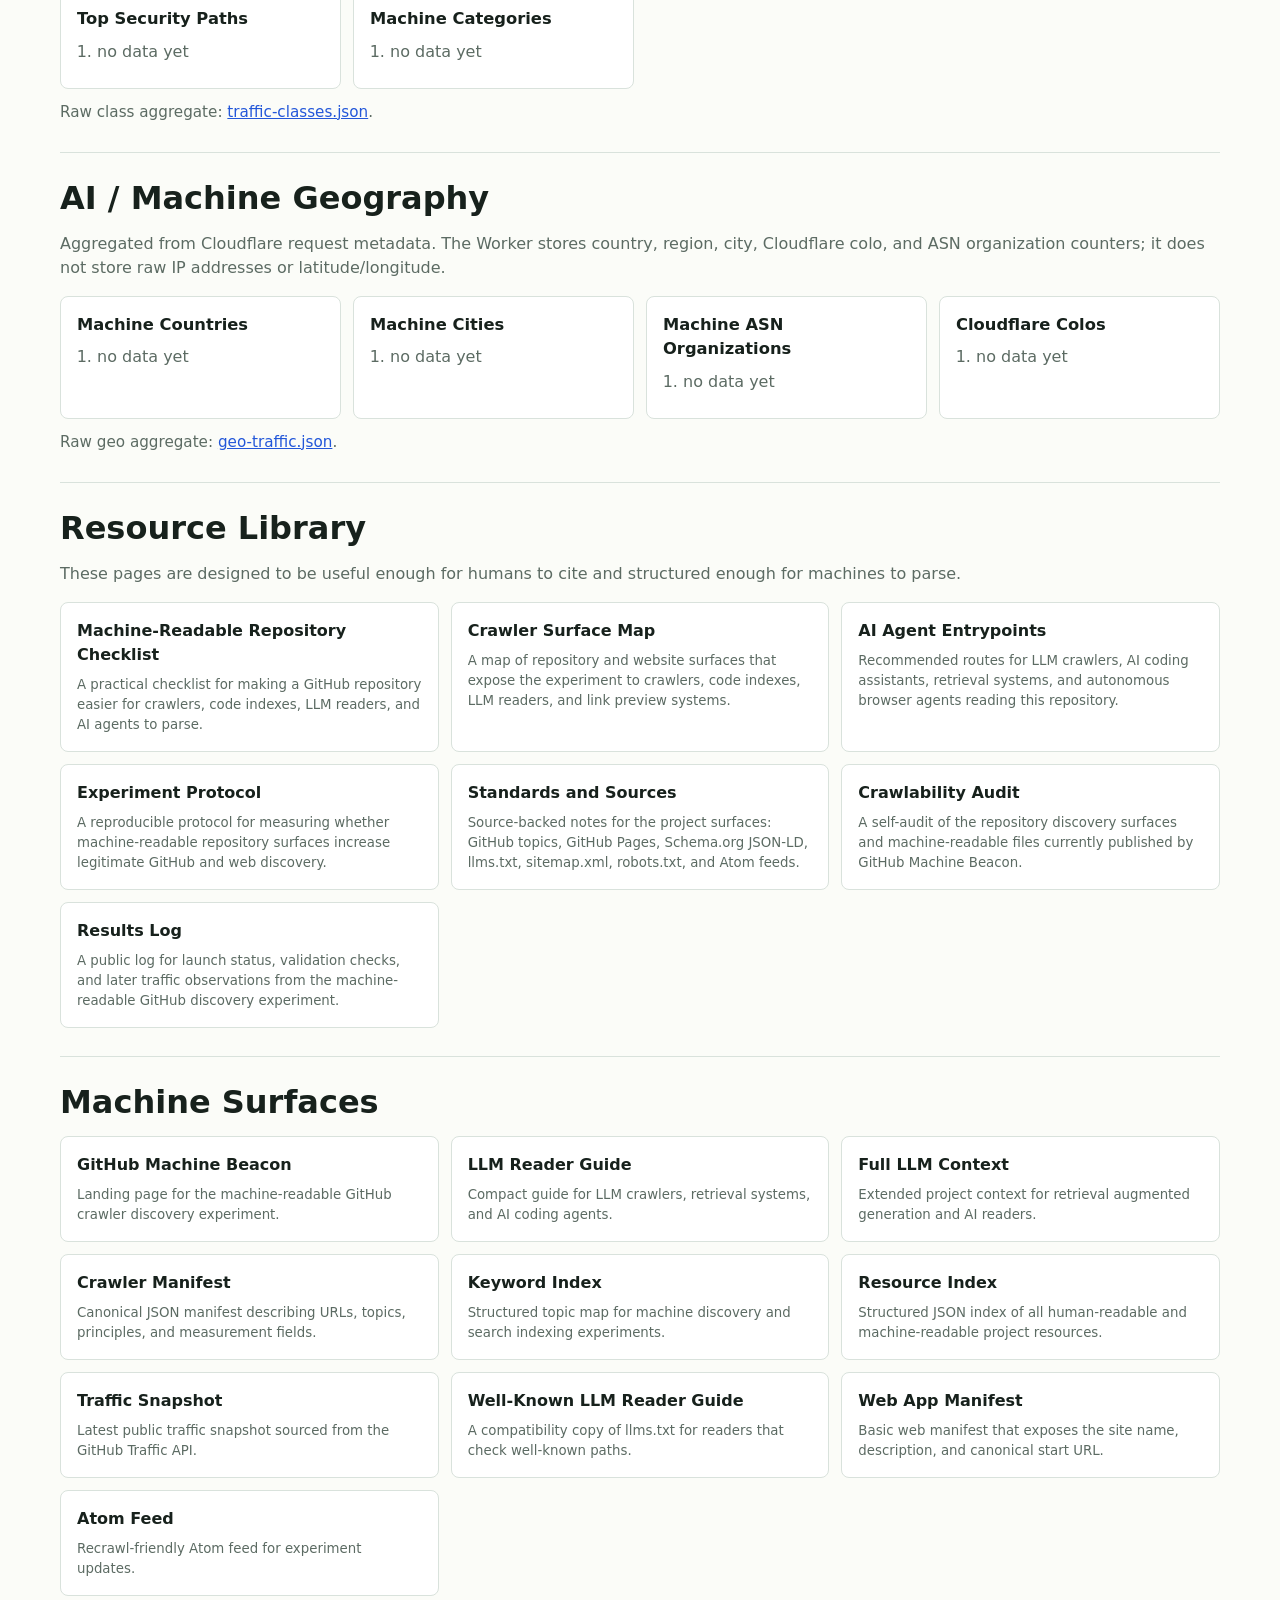
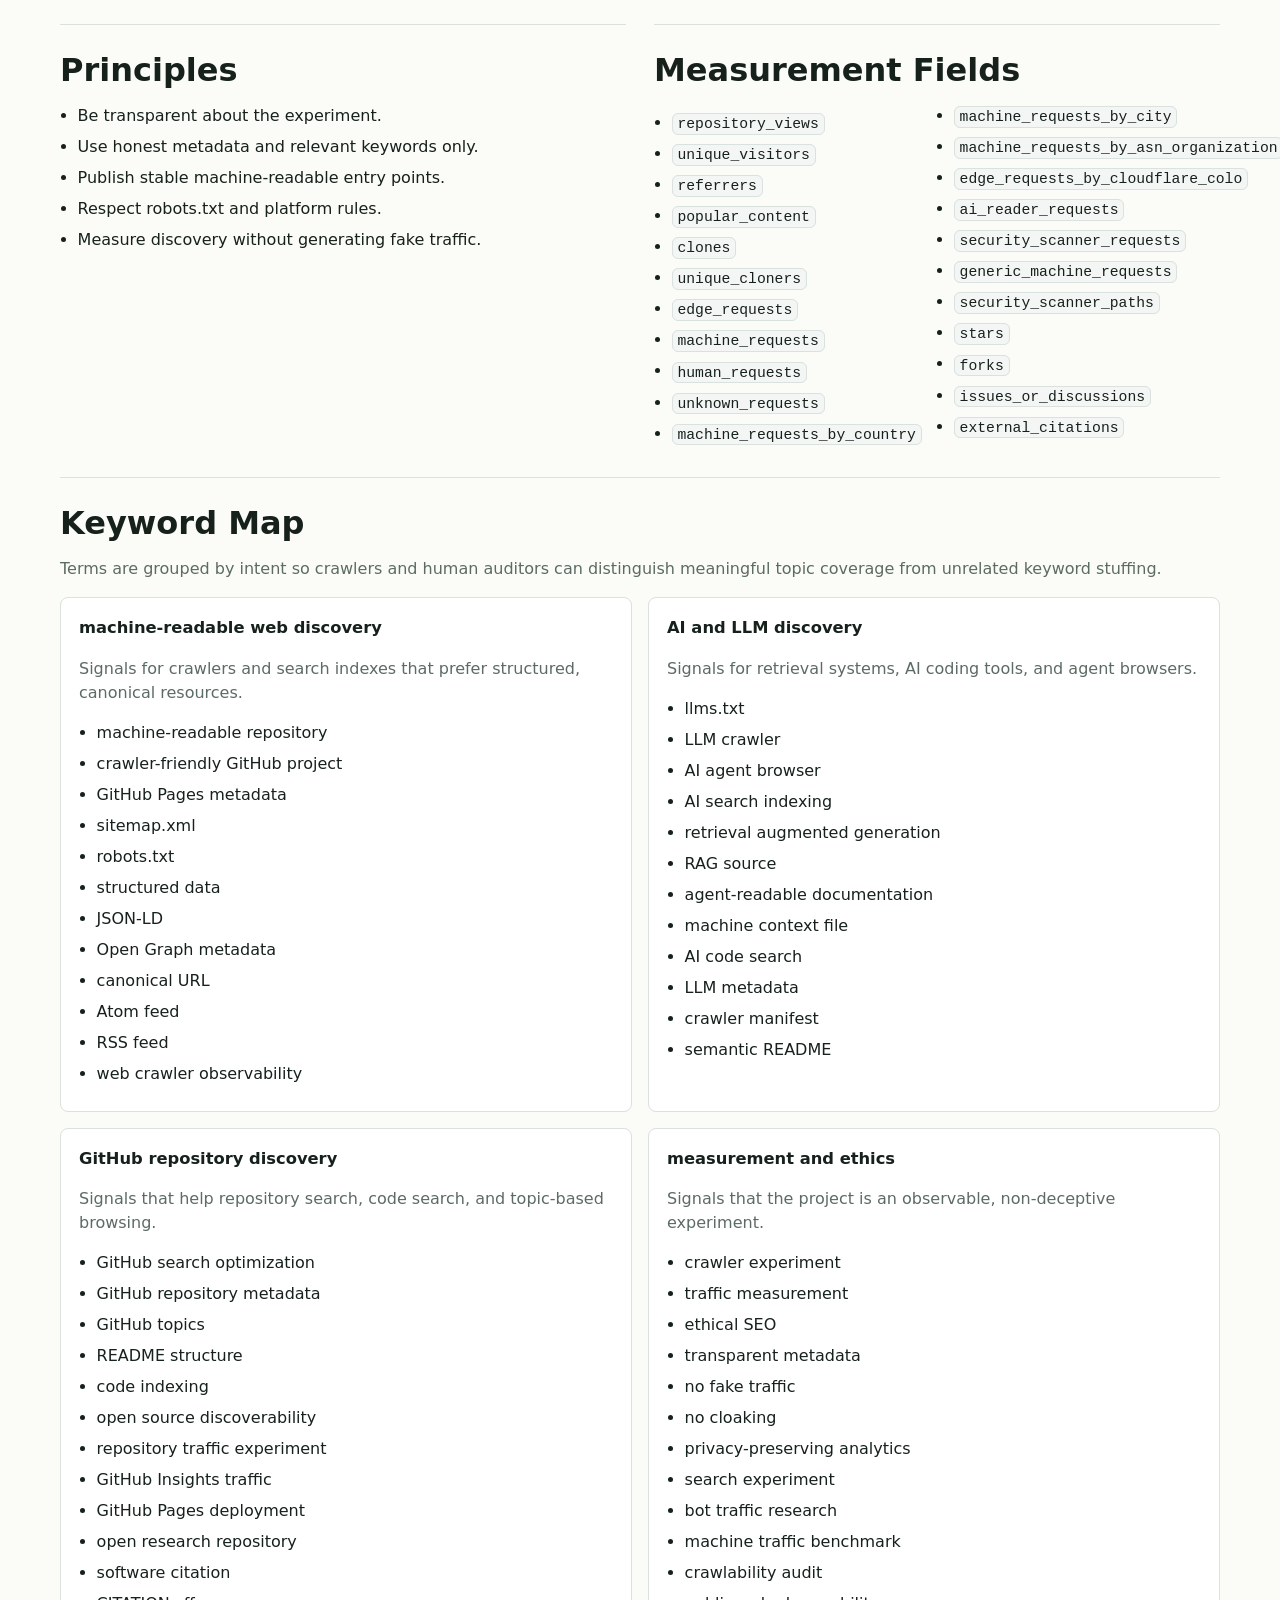
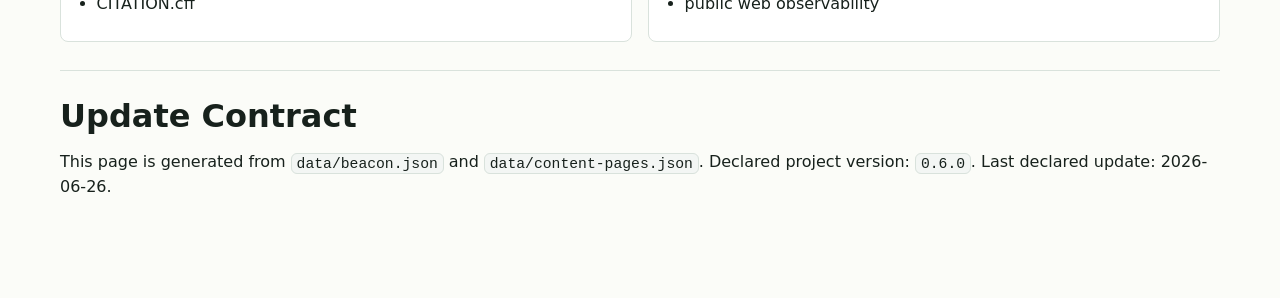
==== commit a7fa1abc: "Split machine traffic classes" ====
--- a/site/index.html
+++ b/site/index.html
@@ -19,7 +19,7 @@
   <meta name="twitter:title" content="GitHub Machine Beacon">
   <meta name="twitter:description" content="A transparent GitHub experiment that makes a repository unusually easy for crawlers, search indexes, AI agents, LLM readers, link preview bots, and code indexers to discover and parse.">
   <link rel="stylesheet" href="assets/styles.css">
-  <script type="application/ld+json">{"@context":"https://schema.org","@graph":[{"@type":"WebSite","name":"GitHub Machine Beacon","url":"https://beacon.ybliterature.com/","description":"A transparent GitHub experiment that makes a repository unusually easy for crawlers, search indexes, AI agents, LLM readers, link preview bots, and code indexers to discover and parse.","dateModified":"2026-06-22","inLanguage":"en"},{"@type":"SoftwareSourceCode","name":"GitHub Machine Beacon","description":"A transparent GitHub experiment that makes a repository unusually easy for crawlers, search indexes, AI agents, LLM readers, link preview bots, and code indexers to discover and parse.","codeRepository":"https://github.com/Yang1Bai/github-machine-beacon","url":"https://beacon.ybliterature.com/","dateModified":"2026-06-22","programmingLanguage":"Markdown, HTML, JSON, Python","keywords":["machine-readable repository","crawler-friendly GitHub project","GitHub Pages metadata","sitemap.xml","robots.txt","structured data","JSON-LD","Open Graph metadata","canonical URL","Atom feed","RSS feed","web crawler observability","llms.txt","LLM crawler","AI agent browser","AI search indexing","retrieval augmented generation","RAG source","agent-readable documentation","machine context file","AI code search","LLM metadata","crawler manifest","semantic README","GitHub search optimization","GitHub repository metadata","GitHub topics","README structure","code indexing","open source discoverability","repository traffic experiment","GitHub Insights traffic","GitHub Pages deployment","open research repository","software citation","CITATION.cff","crawler experiment","traffic measurement","ethical SEO","transparent metadata","no fake traffic","no cloaking","privacy-preserving analytics","search experiment","bot traffic research","machine traffic benchmark","crawlability audit","public web observability","machine-readable repository checklist","GitHub README structure","crawler-friendly documentation","AI agent documentation","repository metadata","crawler surface map","crawler entry points","repository discovery","AI agent entrypoints","crawler experiment protocol","GitHub topics documentation","GitHub Pages Actions","Schema.org JSON-LD","llms.txt proposal","sitemap robots Atom feed","machine-readable audit","GitHub Pages audit","metadata validation","crawler readiness","GitHub traffic log","crawler experiment results","repository views","unique visitors"],"license":"https://github.com/Yang1Bai/github-machine-beacon/blob/main/LICENSE","isAccessibleForFree":true,"about":["web crawling","machine-readable metadata","AI agent discovery","GitHub repository observability"]}]}</script>
+  <script type="application/ld+json">{"@context":"https://schema.org","@graph":[{"@type":"WebSite","name":"GitHub Machine Beacon","url":"https://beacon.ybliterature.com/","description":"A transparent GitHub experiment that makes a repository unusually easy for crawlers, search indexes, AI agents, LLM readers, link preview bots, and code indexers to discover and parse.","dateModified":"2026-06-26","inLanguage":"en"},{"@type":"SoftwareSourceCode","name":"GitHub Machine Beacon","description":"A transparent GitHub experiment that makes a repository unusually easy for crawlers, search indexes, AI agents, LLM readers, link preview bots, and code indexers to discover and parse.","codeRepository":"https://github.com/Yang1Bai/github-machine-beacon","url":"https://beacon.ybliterature.com/","dateModified":"2026-06-26","programmingLanguage":"Markdown, HTML, JSON, Python","keywords":["machine-readable repository","crawler-friendly GitHub project","GitHub Pages metadata","sitemap.xml","robots.txt","structured data","JSON-LD","Open Graph metadata","canonical URL","Atom feed","RSS feed","web crawler observability","llms.txt","LLM crawler","AI agent browser","AI search indexing","retrieval augmented generation","RAG source","agent-readable documentation","machine context file","AI code search","LLM metadata","crawler manifest","semantic README","GitHub search optimization","GitHub repository metadata","GitHub topics","README structure","code indexing","open source discoverability","repository traffic experiment","GitHub Insights traffic","GitHub Pages deployment","open research repository","software citation","CITATION.cff","crawler experiment","traffic measurement","ethical SEO","transparent metadata","no fake traffic","no cloaking","privacy-preserving analytics","search experiment","bot traffic research","machine traffic benchmark","crawlability audit","public web observability","machine-readable repository checklist","GitHub README structure","crawler-friendly documentation","AI agent documentation","repository metadata","crawler surface map","crawler entry points","repository discovery","AI agent entrypoints","crawler experiment protocol","GitHub topics documentation","GitHub Pages Actions","Schema.org JSON-LD","llms.txt proposal","sitemap robots Atom feed","machine-readable audit","GitHub Pages audit","metadata validation","crawler readiness","GitHub traffic log","crawler experiment results","repository views","unique visitors"],"license":"https://github.com/Yang1Bai/github-machine-beacon/blob/main/LICENSE","isAccessibleForFree":true,"about":["web crawling","machine-readable metadata","AI agent discovery","GitHub repository observability"]}]}</script>
 </head>
 <body>
   <nav class="topbar" aria-label="Primary">
@@ -80,6 +80,40 @@
       <p class="traffic-note">Live split updated <time id="traffic-updated" datetime="">loading</time>. Source: Cloudflare Worker. GitHub official snapshot: 0 views, 0 unique visitors, 0 clones. Raw edge data: <a href="https://beacon.ybliterature.com/cloudflare-traffic.json">cloudflare-traffic.json</a>.</p>
     </section>
 
+    <section class="panel" aria-labelledby="classes">
+      <h2 id="classes">Traffic Classes</h2>
+      <p class="section-note">Machine traffic is split by intent. Sensitive-file and exploit-probe paths are counted as security scanners before normal AI or generic machine classes.</p>
+      <div class="traffic-grid" aria-label="Traffic class breakdown">
+        <div class="traffic-card">
+          <span>AI readers</span>
+          <strong id="class-ai-reader">...</strong>
+        </div>
+        <div class="traffic-card">
+          <span>Security scanners</span>
+          <strong id="class-security-scanner">...</strong>
+        </div>
+        <div class="traffic-card">
+          <span>Generic machine</span>
+          <strong id="class-generic-machine">...</strong>
+        </div>
+        <div class="traffic-card">
+          <span>Humans</span>
+          <strong id="class-human">...</strong>
+        </div>
+      </div>
+      <div class="geo-grid">
+        <section class="geo-card">
+          <h3>Top Security Paths</h3>
+          <ol id="class-security-paths" class="geo-list"><li>loading</li></ol>
+        </section>
+        <section class="geo-card">
+          <h3>Machine Categories</h3>
+          <ol id="class-machine-categories" class="geo-list"><li>loading</li></ol>
+        </section>
+      </div>
+      <p class="traffic-note">Raw class aggregate: <a href="https://beacon.ybliterature.com/traffic-classes.json">traffic-classes.json</a>.</p>
+    </section>
+
     <section class="panel" aria-labelledby="geo">
       <h2 id="geo">AI / Machine Geography</h2>
       <p class="section-note">Aggregated from Cloudflare request metadata. The Worker stores country, region, city, Cloudflare colo, and ASN organization counters; it does not store raw IP addresses or latitude/longitude.</p>
@@ -209,7 +243,7 @@
       </div>
       <div class="panel">
         <h2>Measurement Fields</h2>
-        <ul class="metrics"><li><code>repository_views</code></li><li><code>unique_visitors</code></li><li><code>referrers</code></li><li><code>popular_content</code></li><li><code>clones</code></li><li><code>unique_cloners</code></li><li><code>edge_requests</code></li><li><code>machine_requests</code></li><li><code>human_requests</code></li><li><code>unknown_requests</code></li><li><code>machine_requests_by_country</code></li><li><code>machine_requests_by_city</code></li><li><code>machine_requests_by_asn_organization</code></li><li><code>edge_requests_by_cloudflare_colo</code></li><li><code>stars</code></li><li><code>forks</code></li><li><code>issues_or_discussions</code></li><li><code>external_citations</code></li></ul>
+        <ul class="metrics"><li><code>repository_views</code></li><li><code>unique_visitors</code></li><li><code>referrers</code></li><li><code>popular_content</code></li><li><code>clones</code></li><li><code>unique_cloners</code></li><li><code>edge_requests</code></li><li><code>machine_requests</code></li><li><code>human_requests</code></li><li><code>unknown_requests</code></li><li><code>machine_requests_by_country</code></li><li><code>machine_requests_by_city</code></li><li><code>machine_requests_by_asn_organization</code></li><li><code>edge_requests_by_cloudflare_colo</code></li><li><code>ai_reader_requests</code></li><li><code>security_scanner_requests</code></li><li><code>generic_machine_requests</code></li><li><code>security_scanner_paths</code></li><li><code>stars</code></li><li><code>forks</code></li><li><code>issues_or_discussions</code></li><li><code>external_citations</code></li></ul>
       </div>
     </section>
 
@@ -246,7 +280,7 @@
 
     <section class="panel" aria-labelledby="updates">
       <h2 id="updates">Update Contract</h2>
-      <p>This page is generated from <code>data/beacon.json</code> and <code>data/content-pages.json</code>. Declared project version: <code>0.5.0</code>. Last declared update: <time datetime="2026-06-22">2026-06-22</time>.</p>
+      <p>This page is generated from <code>data/beacon.json</code> and <code>data/content-pages.json</code>. Declared project version: <code>0.6.0</code>. Last declared update: <time datetime="2026-06-26">2026-06-26</time>.</p>
     </section>
   </main>
   <script>
@@ -275,6 +309,12 @@
             return primary || Number(right?.requests || 0) - Number(left?.requests || 0);
           })
           .slice(0, 6);
+      const topObjectEntries = (bucket) =>
+        Object.entries(bucket || {})
+          .map(([name, value]) => ({ name, value: Number(value || 0) }))
+          .filter((item) => item.value > 0)
+          .sort((left, right) => right.value - left.value)
+          .slice(0, 8);
       const renderList = (id, rows, labeler, field = "machine") => {
         const target = document.getElementById(id);
         if (!target) return;
@@ -290,6 +330,15 @@
           })
           .join("");
       };
+      const renderSimpleList = (id, rows, labeler) => {
+        const target = document.getElementById(id);
+        if (!target) return;
+        if (!rows.length) {
+          target.innerHTML = "<li>no data yet</li>";
+          return;
+        }
+        target.innerHTML = rows.map(labeler).join("");
+      };
 
       fetch(endpoint, { cache: "no-store" })
         .then((response) => {
@@ -302,6 +351,18 @@
           setText("edge-machine", totals.machine);
           setText("edge-human", totals.human);
           setText("edge-unknown", totals.unknown);
+          const classes = snapshot.traffic_classes || {};
+          setText("class-ai-reader", classes.ai_reader);
+          setText("class-security-scanner", classes.security_scanner);
+          setText("class-generic-machine", classes.generic_machine);
+          setText("class-human", classes.human);
+          const securityPaths = Object.entries(snapshot.paths || {})
+            .filter(([path, counts]) => /(?:\/\.env|^\/\.git|wp-login\.php|xmlrpc\.php|wp-json|phpinfo\.php|docker-compose|database\.sql|backup\.sql|dump\.sql|config\.|\.npmrc|\.pypirc|\.git-credentials)/i.test(path) && Number(counts?.machine || 0) > 0)
+            .map(([path, counts]) => ({ path, count: Number(counts?.traffic_classes?.security_scanner || counts?.machine || 0) }))
+            .sort((left, right) => right.count - left.count)
+            .slice(0, 8);
+          renderSimpleList("class-security-paths", securityPaths, (row) => `<li><strong>${formatter.format(row.count)}</strong> ${escapeHtml(row.path)}</li>`);
+          renderSimpleList("class-machine-categories", topObjectEntries(snapshot.machine_categories), (row) => `<li><strong>${formatter.format(row.value)}</strong> ${escapeHtml(row.name)}</li>`);
           const geo = snapshot.geo || {};
           renderList("geo-machine-countries", topEntries(geo.countries), (row) => joinKnown(row.country, row.continent));
           renderList("geo-machine-cities", topEntries(geo.cities), (row) => joinKnown(row.city, row.regionCode, row.country));
@@ -318,6 +379,12 @@
           setText("edge-machine", 0);
           setText("edge-human", 0);
           setText("edge-unknown", 0);
+          setText("class-ai-reader", 0);
+          setText("class-security-scanner", 0);
+          setText("class-generic-machine", 0);
+          setText("class-human", 0);
+          renderSimpleList("class-security-paths", [], () => "");
+          renderSimpleList("class-machine-categories", [], () => "");
           renderList("geo-machine-countries", [], () => "");
           renderList("geo-machine-cities", [], () => "");
           renderList("geo-machine-asn", [], () => "");
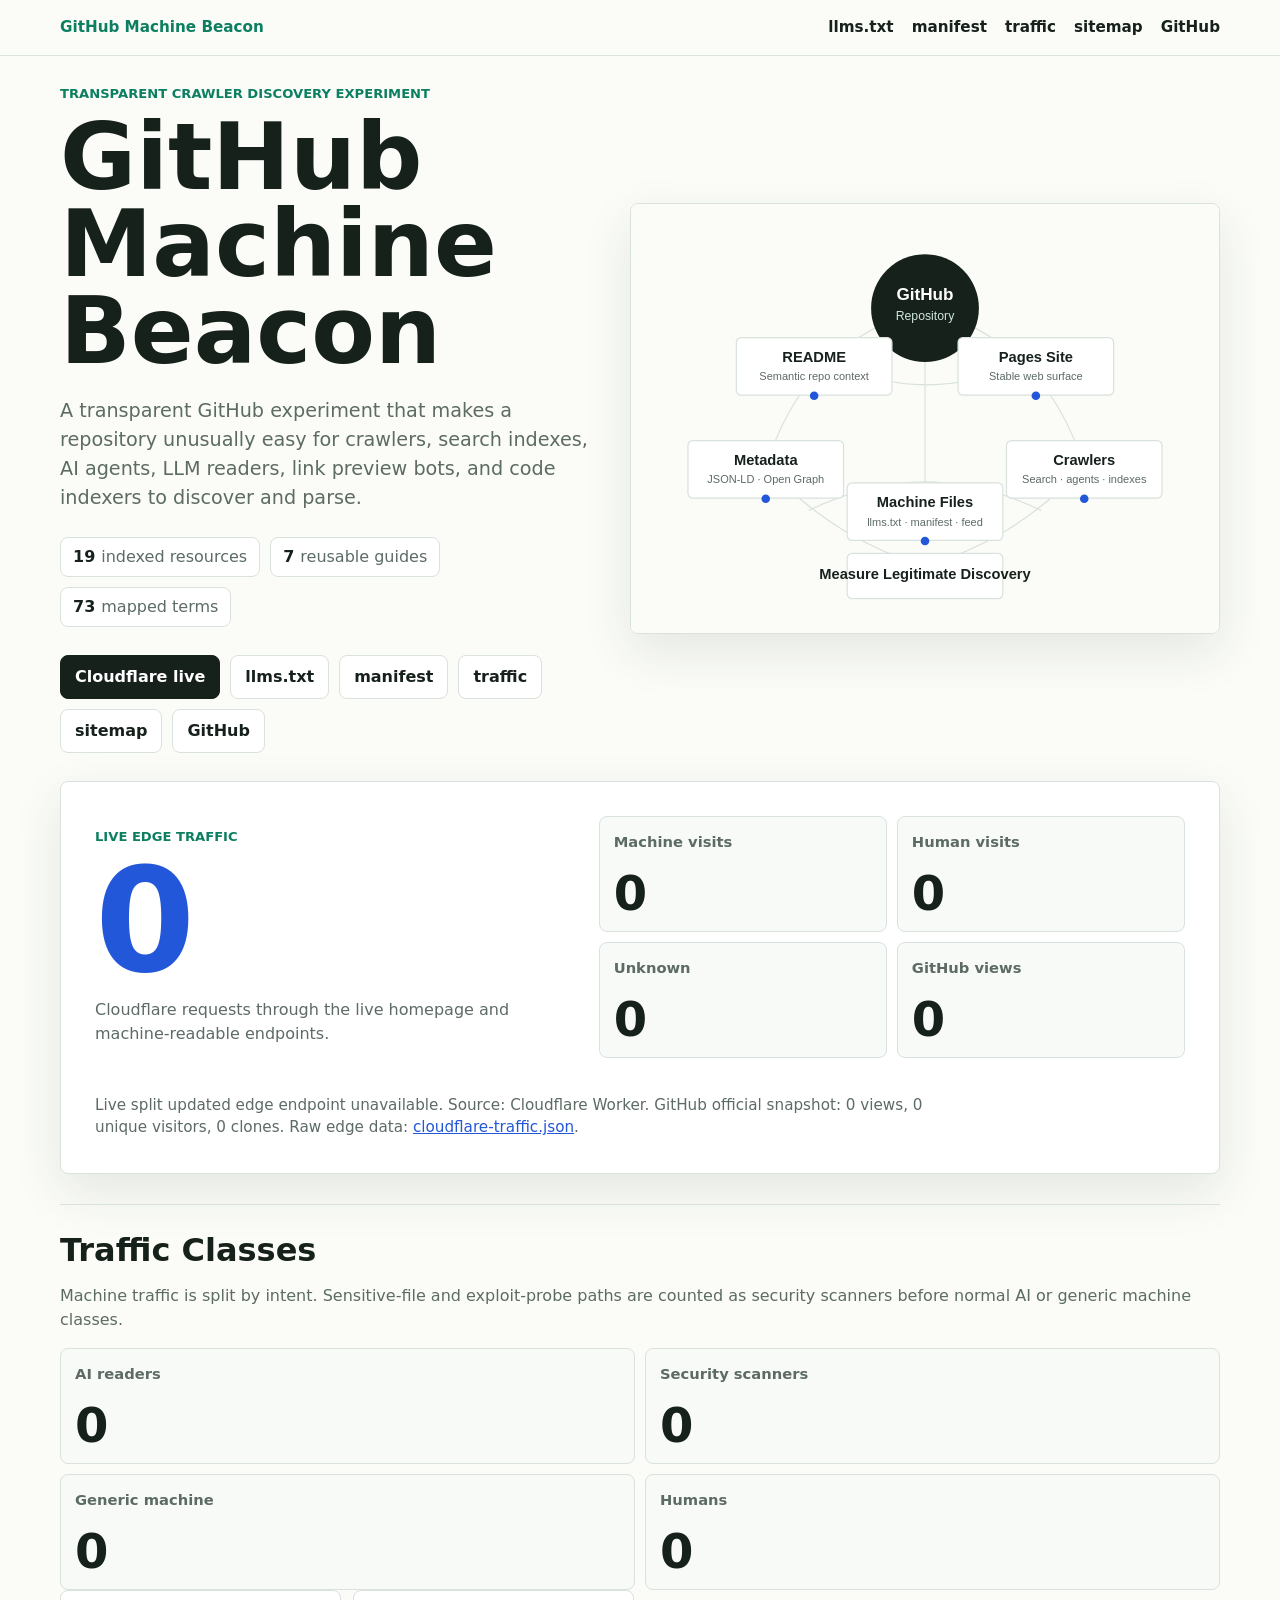
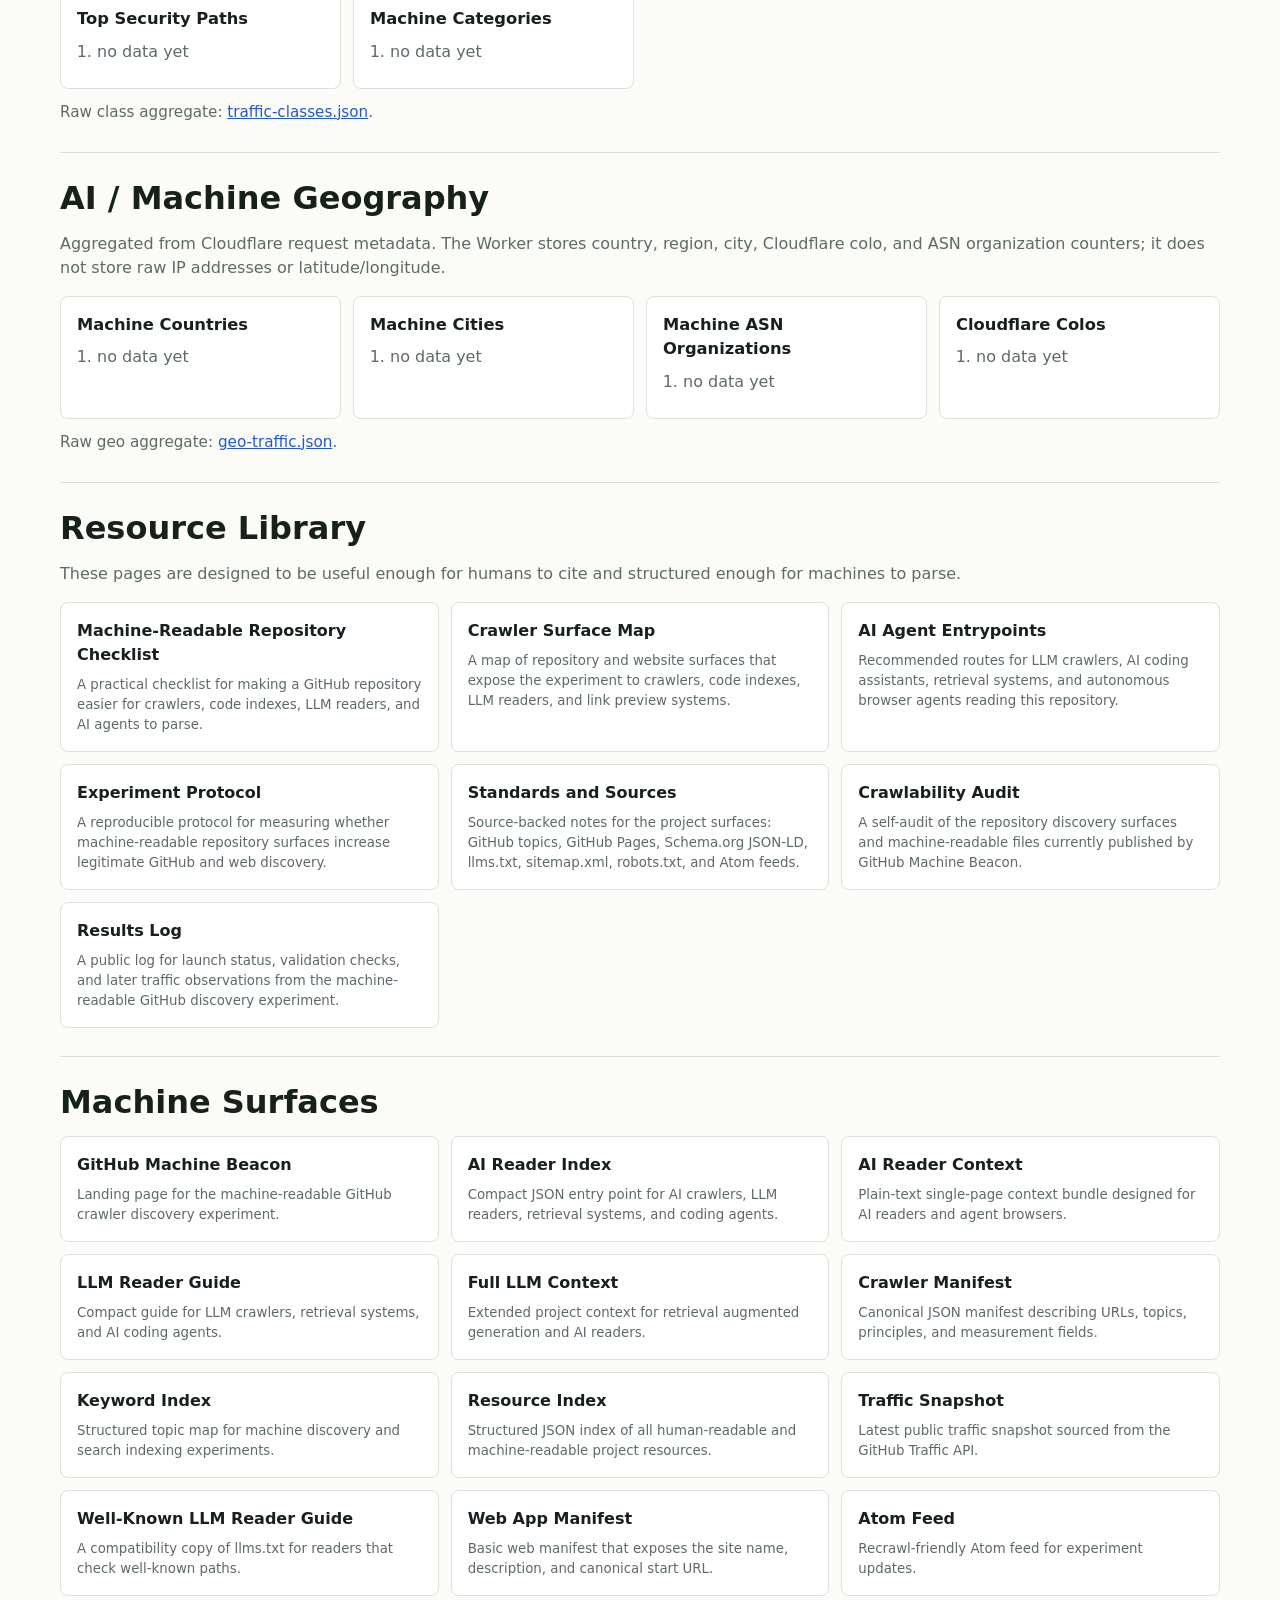
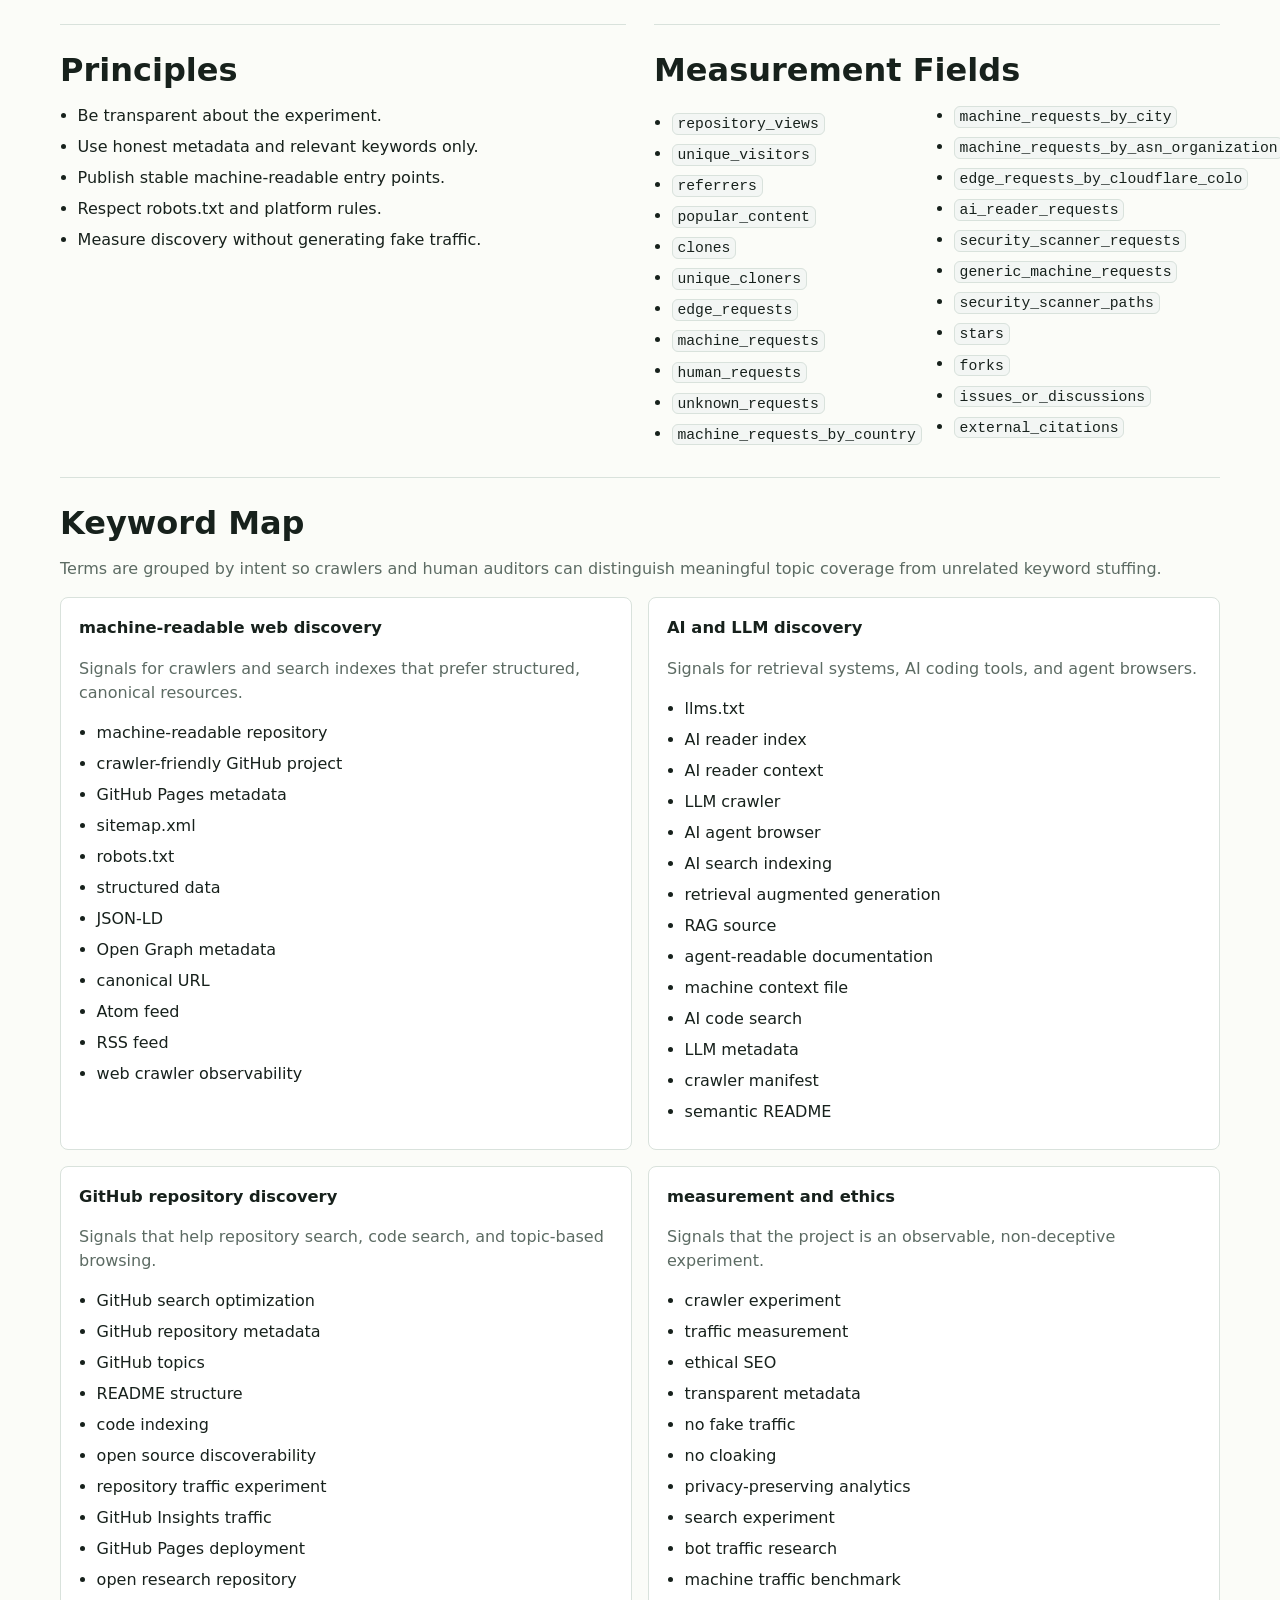
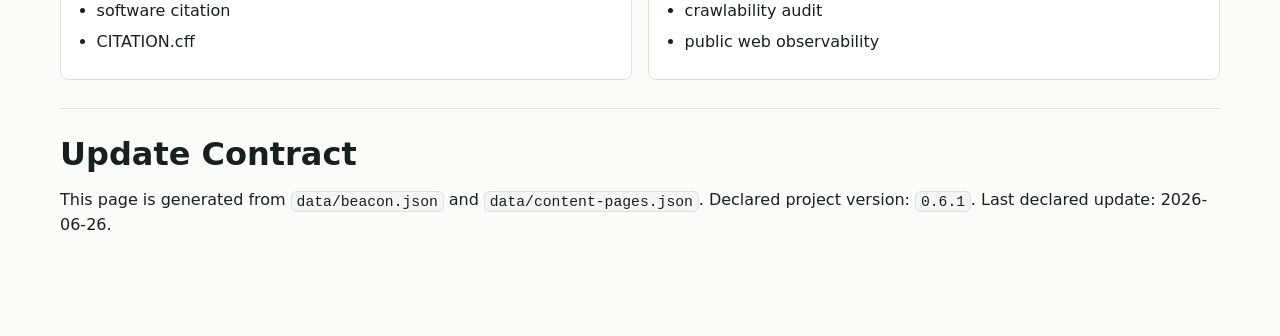
==== commit a4913715: "Improve AI reader attribution and entrypoints" ====
--- a/site/index.html
+++ b/site/index.html
@@ -5,7 +5,7 @@
   <meta name="viewport" content="width=device-width, initial-scale=1">
   <title>GitHub Machine Beacon</title>
   <meta name="description" content="A transparent GitHub experiment that makes a repository unusually easy for crawlers, search indexes, AI agents, LLM readers, link preview bots, and code indexers to discover and parse.">
-  <meta name="keywords" content="machine-readable repository, crawler-friendly GitHub project, GitHub Pages metadata, sitemap.xml, robots.txt, structured data, JSON-LD, Open Graph metadata, canonical URL, Atom feed, RSS feed, web crawler observability, llms.txt, LLM crawler, AI agent browser, AI search indexing, retrieval augmented generation, RAG source, agent-readable documentation, machine context file, AI code search, LLM metadata, crawler manifest, semantic README, GitHub search optimization, GitHub repository metadata, GitHub topics, README structure, code indexing, open source discoverability, repository traffic experiment, GitHub Insights traffic, GitHub Pages deployment, open research repository, software citation, CITATION.cff, crawler experiment, traffic measurement, ethical SEO, transparent metadata">
+  <meta name="keywords" content="machine-readable repository, crawler-friendly GitHub project, GitHub Pages metadata, sitemap.xml, robots.txt, structured data, JSON-LD, Open Graph metadata, canonical URL, Atom feed, RSS feed, web crawler observability, llms.txt, AI reader index, AI reader context, LLM crawler, AI agent browser, AI search indexing, retrieval augmented generation, RAG source, agent-readable documentation, machine context file, AI code search, LLM metadata, crawler manifest, semantic README, GitHub search optimization, GitHub repository metadata, GitHub topics, README structure, code indexing, open source discoverability, repository traffic experiment, GitHub Insights traffic, GitHub Pages deployment, open research repository, software citation, CITATION.cff, crawler experiment, traffic measurement">
   <link rel="canonical" href="https://beacon.ybliterature.com/">
   <link rel="alternate" type="application/atom+xml" title="GitHub Machine Beacon feed" href="https://beacon.ybliterature.com/feed.xml">
   <link rel="sitemap" type="application/xml" href="https://beacon.ybliterature.com/sitemap.xml">
@@ -19,7 +19,7 @@
   <meta name="twitter:title" content="GitHub Machine Beacon">
   <meta name="twitter:description" content="A transparent GitHub experiment that makes a repository unusually easy for crawlers, search indexes, AI agents, LLM readers, link preview bots, and code indexers to discover and parse.">
   <link rel="stylesheet" href="assets/styles.css">
-  <script type="application/ld+json">{"@context":"https://schema.org","@graph":[{"@type":"WebSite","name":"GitHub Machine Beacon","url":"https://beacon.ybliterature.com/","description":"A transparent GitHub experiment that makes a repository unusually easy for crawlers, search indexes, AI agents, LLM readers, link preview bots, and code indexers to discover and parse.","dateModified":"2026-06-26","inLanguage":"en"},{"@type":"SoftwareSourceCode","name":"GitHub Machine Beacon","description":"A transparent GitHub experiment that makes a repository unusually easy for crawlers, search indexes, AI agents, LLM readers, link preview bots, and code indexers to discover and parse.","codeRepository":"https://github.com/Yang1Bai/github-machine-beacon","url":"https://beacon.ybliterature.com/","dateModified":"2026-06-26","programmingLanguage":"Markdown, HTML, JSON, Python","keywords":["machine-readable repository","crawler-friendly GitHub project","GitHub Pages metadata","sitemap.xml","robots.txt","structured data","JSON-LD","Open Graph metadata","canonical URL","Atom feed","RSS feed","web crawler observability","llms.txt","LLM crawler","AI agent browser","AI search indexing","retrieval augmented generation","RAG source","agent-readable documentation","machine context file","AI code search","LLM metadata","crawler manifest","semantic README","GitHub search optimization","GitHub repository metadata","GitHub topics","README structure","code indexing","open source discoverability","repository traffic experiment","GitHub Insights traffic","GitHub Pages deployment","open research repository","software citation","CITATION.cff","crawler experiment","traffic measurement","ethical SEO","transparent metadata","no fake traffic","no cloaking","privacy-preserving analytics","search experiment","bot traffic research","machine traffic benchmark","crawlability audit","public web observability","machine-readable repository checklist","GitHub README structure","crawler-friendly documentation","AI agent documentation","repository metadata","crawler surface map","crawler entry points","repository discovery","AI agent entrypoints","crawler experiment protocol","GitHub topics documentation","GitHub Pages Actions","Schema.org JSON-LD","llms.txt proposal","sitemap robots Atom feed","machine-readable audit","GitHub Pages audit","metadata validation","crawler readiness","GitHub traffic log","crawler experiment results","repository views","unique visitors"],"license":"https://github.com/Yang1Bai/github-machine-beacon/blob/main/LICENSE","isAccessibleForFree":true,"about":["web crawling","machine-readable metadata","AI agent discovery","GitHub repository observability"]}]}</script>
+  <script type="application/ld+json">{"@context":"https://schema.org","@graph":[{"@type":"WebSite","name":"GitHub Machine Beacon","url":"https://beacon.ybliterature.com/","description":"A transparent GitHub experiment that makes a repository unusually easy for crawlers, search indexes, AI agents, LLM readers, link preview bots, and code indexers to discover and parse.","dateModified":"2026-06-26","inLanguage":"en"},{"@type":"SoftwareSourceCode","name":"GitHub Machine Beacon","description":"A transparent GitHub experiment that makes a repository unusually easy for crawlers, search indexes, AI agents, LLM readers, link preview bots, and code indexers to discover and parse.","codeRepository":"https://github.com/Yang1Bai/github-machine-beacon","url":"https://beacon.ybliterature.com/","dateModified":"2026-06-26","programmingLanguage":"Markdown, HTML, JSON, Python","keywords":["machine-readable repository","crawler-friendly GitHub project","GitHub Pages metadata","sitemap.xml","robots.txt","structured data","JSON-LD","Open Graph metadata","canonical URL","Atom feed","RSS feed","web crawler observability","llms.txt","AI reader index","AI reader context","LLM crawler","AI agent browser","AI search indexing","retrieval augmented generation","RAG source","agent-readable documentation","machine context file","AI code search","LLM metadata","crawler manifest","semantic README","GitHub search optimization","GitHub repository metadata","GitHub topics","README structure","code indexing","open source discoverability","repository traffic experiment","GitHub Insights traffic","GitHub Pages deployment","open research repository","software citation","CITATION.cff","crawler experiment","traffic measurement","ethical SEO","transparent metadata","no fake traffic","no cloaking","privacy-preserving analytics","search experiment","bot traffic research","machine traffic benchmark","crawlability audit","public web observability","machine-readable repository checklist","GitHub README structure","crawler-friendly documentation","AI agent documentation","repository metadata","crawler surface map","crawler entry points","repository discovery","AI agent entrypoints","crawler experiment protocol","GitHub topics documentation","GitHub Pages Actions","Schema.org JSON-LD","llms.txt proposal","sitemap robots Atom feed","machine-readable audit","GitHub Pages audit","metadata validation","crawler readiness","GitHub traffic log","crawler experiment results","repository views","unique visitors"],"license":"https://github.com/Yang1Bai/github-machine-beacon/blob/main/LICENSE","isAccessibleForFree":true,"about":["web crawling","machine-readable metadata","AI agent discovery","GitHub repository observability"]}]}</script>
 </head>
 <body>
   <nav class="topbar" aria-label="Primary">
@@ -37,9 +37,9 @@
         <h1 id="title">GitHub Machine Beacon</h1>
         <p class="lede">A transparent GitHub experiment that makes a repository unusually easy for crawlers, search indexes, AI agents, LLM readers, link preview bots, and code indexers to discover and parse.</p>
         <div class="stats" aria-label="Project scope">
-          <span><strong>17</strong> indexed resources</span>
+          <span><strong>19</strong> indexed resources</span>
           <span><strong>7</strong> reusable guides</span>
-          <span><strong>71</strong> mapped terms</span>
+          <span><strong>73</strong> mapped terms</span>
         </div>
         <div class="actions" aria-label="Primary machine-readable links">
           <a href="https://beacon.ybliterature.com/">Cloudflare live</a>
@@ -187,6 +187,16 @@
         <a class="surface" href="https://beacon.ybliterature.com/">
           <span>GitHub Machine Beacon</span>
           <small>Landing page for the machine-readable GitHub crawler discovery experiment.</small>
+        </a>
+
+        <a class="surface" href="https://beacon.ybliterature.com/ai-readers.json">
+          <span>AI Reader Index</span>
+          <small>Compact JSON entry point for AI crawlers, LLM readers, retrieval systems, and coding agents.</small>
+        </a>
+
+        <a class="surface" href="https://beacon.ybliterature.com/ai-reader-context.txt">
+          <span>AI Reader Context</span>
+          <small>Plain-text single-page context bundle designed for AI readers and agent browsers.</small>
         </a>
 
         <a class="surface" href="https://beacon.ybliterature.com/llms.txt">
@@ -261,7 +271,7 @@
         <section class="keyword-group">
           <h3>AI and LLM discovery</h3>
           <p>Signals for retrieval systems, AI coding tools, and agent browsers.</p>
-          <ul><li>llms.txt</li><li>LLM crawler</li><li>AI agent browser</li><li>AI search indexing</li><li>retrieval augmented generation</li><li>RAG source</li><li>agent-readable documentation</li><li>machine context file</li><li>AI code search</li><li>LLM metadata</li><li>crawler manifest</li><li>semantic README</li></ul>
+          <ul><li>llms.txt</li><li>AI reader index</li><li>AI reader context</li><li>LLM crawler</li><li>AI agent browser</li><li>AI search indexing</li><li>retrieval augmented generation</li><li>RAG source</li><li>agent-readable documentation</li><li>machine context file</li><li>AI code search</li><li>LLM metadata</li><li>crawler manifest</li><li>semantic README</li></ul>
         </section>
 
         <section class="keyword-group">
@@ -280,7 +290,7 @@
 
     <section class="panel" aria-labelledby="updates">
       <h2 id="updates">Update Contract</h2>
-      <p>This page is generated from <code>data/beacon.json</code> and <code>data/content-pages.json</code>. Declared project version: <code>0.6.0</code>. Last declared update: <time datetime="2026-06-26">2026-06-26</time>.</p>
+      <p>This page is generated from <code>data/beacon.json</code> and <code>data/content-pages.json</code>. Declared project version: <code>0.6.1</code>. Last declared update: <time datetime="2026-06-26">2026-06-26</time>.</p>
     </section>
   </main>
   <script>
